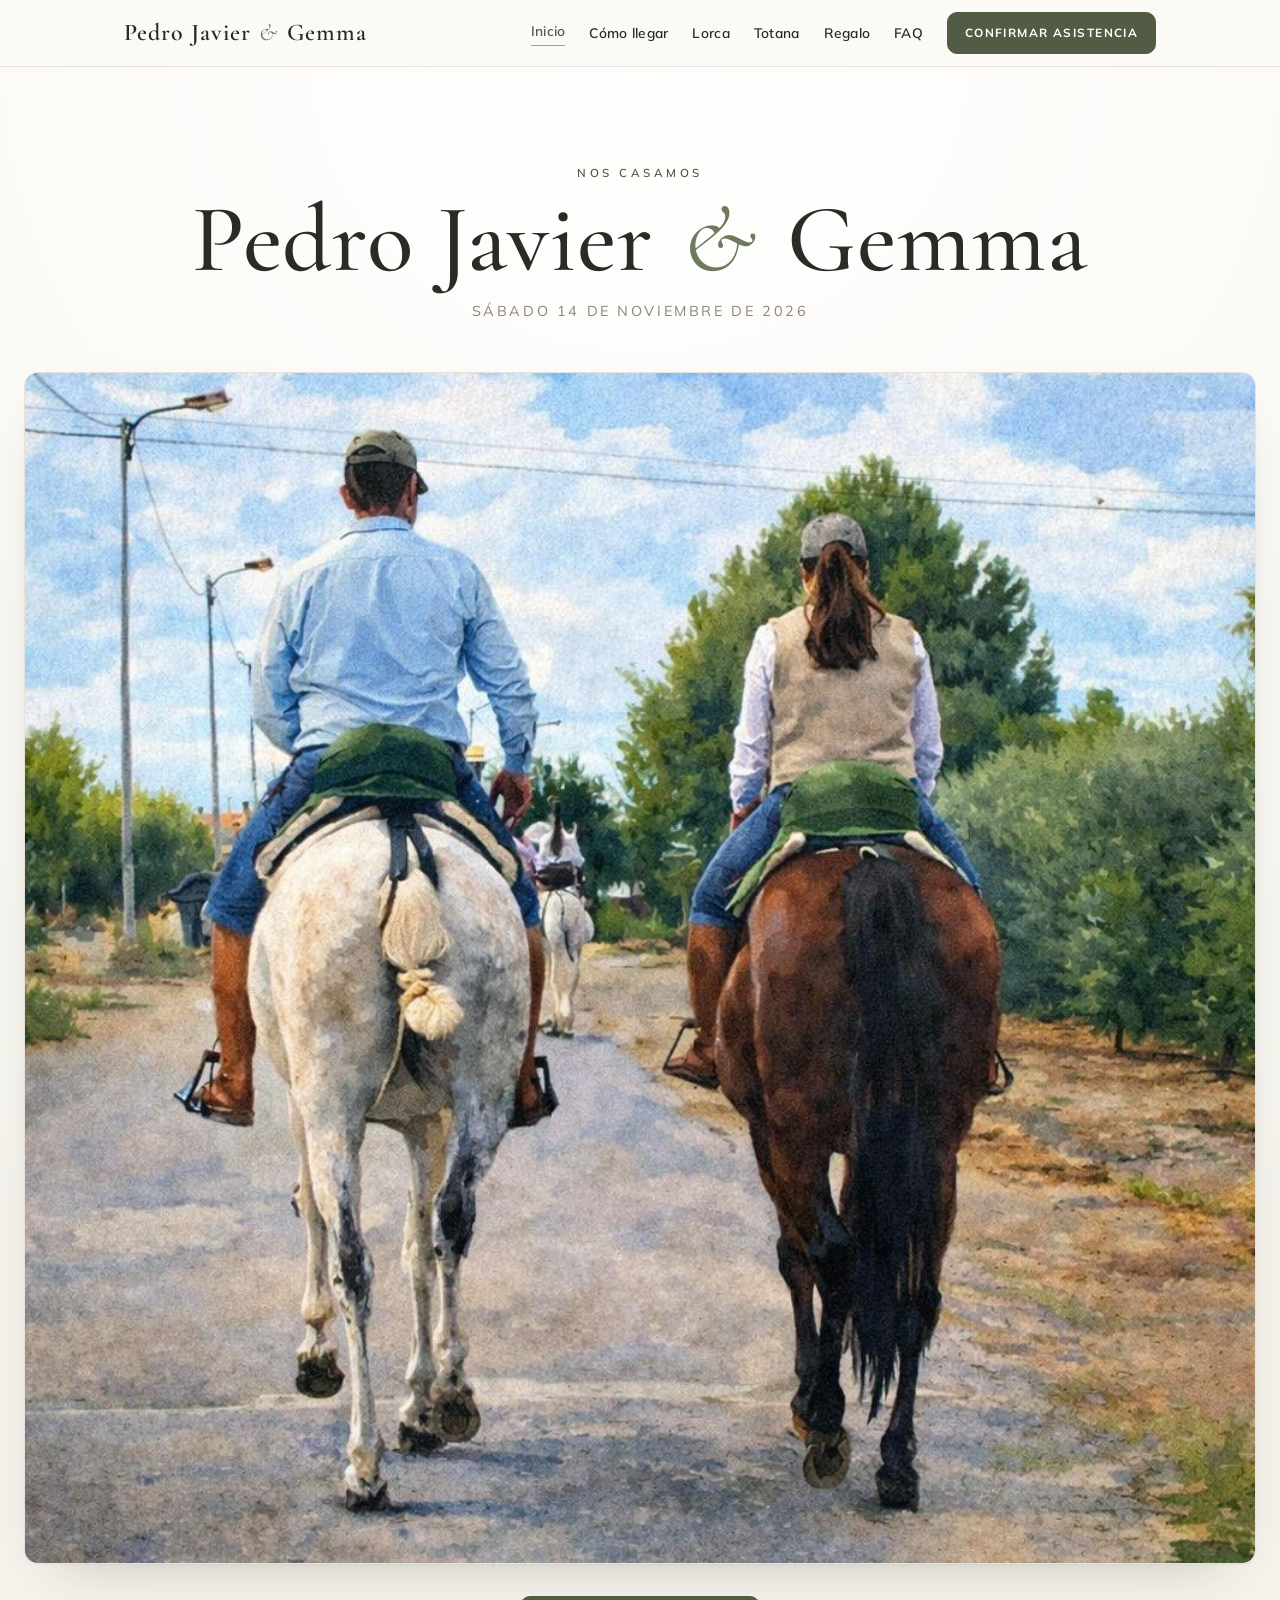
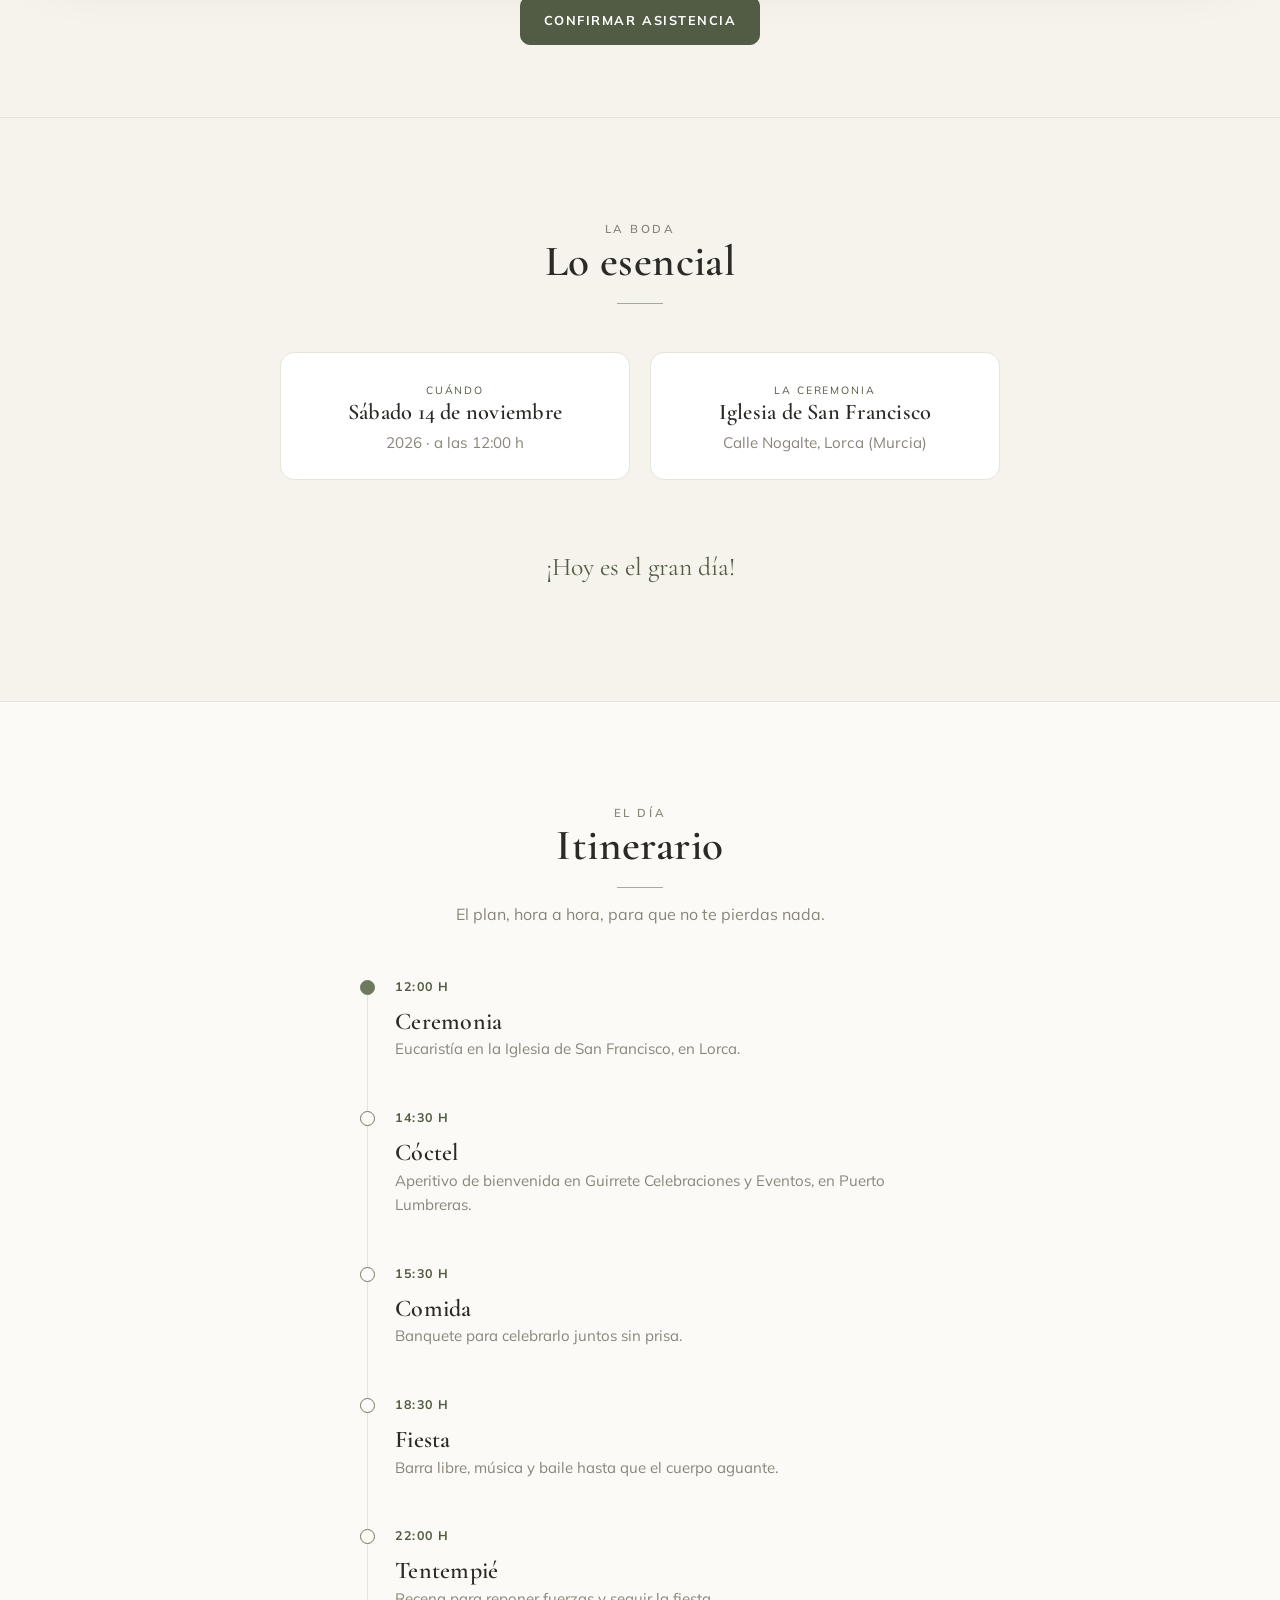
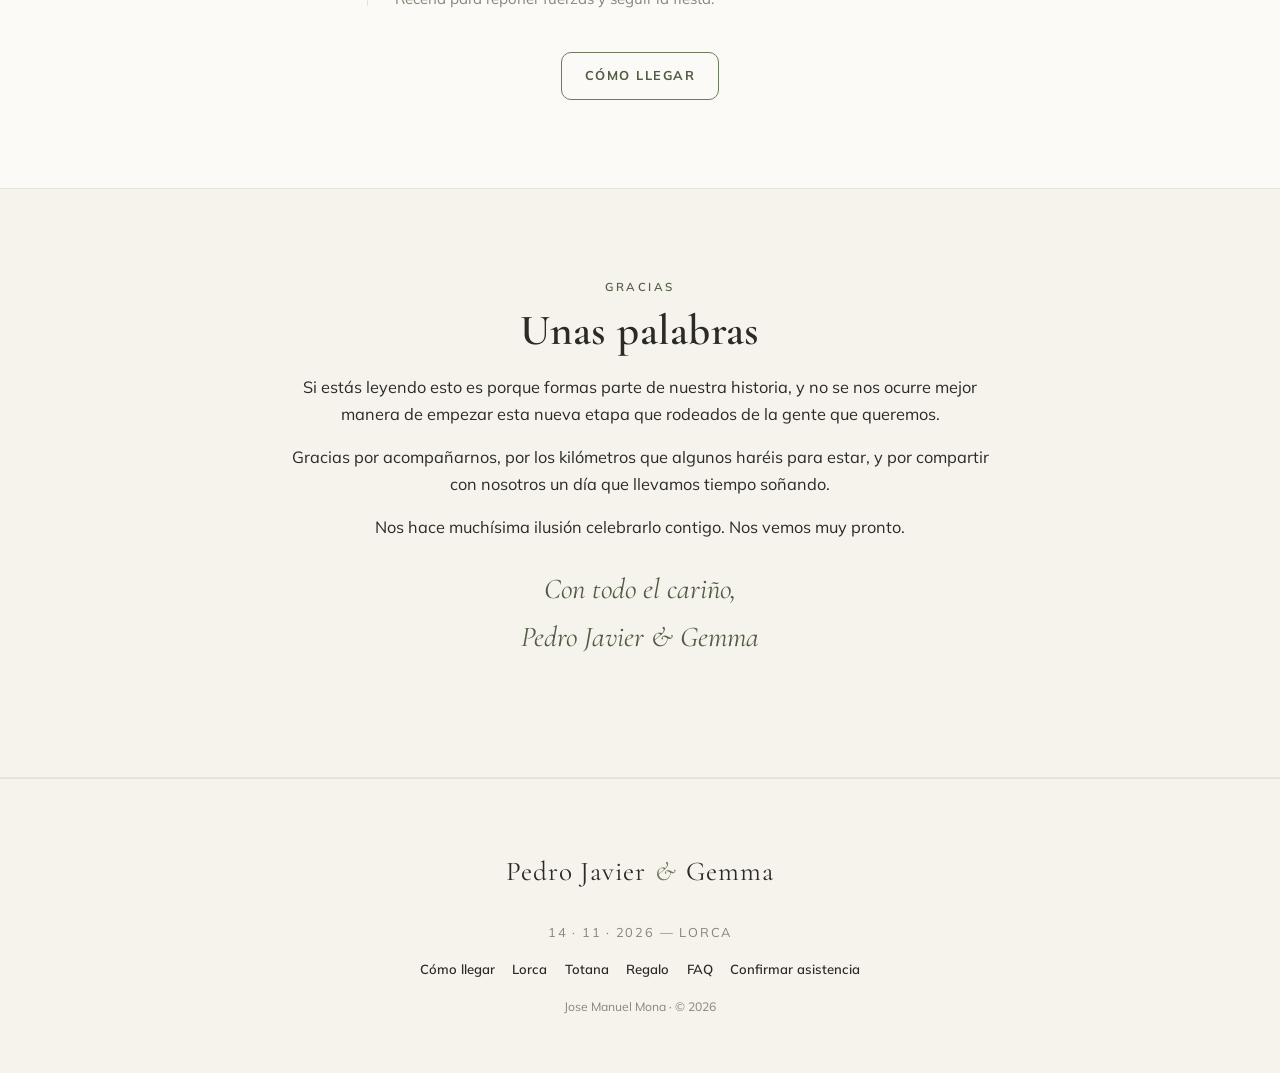
==== index.html @ 31965a8e "first commit" ====
<!DOCTYPE html>
<html lang="es">
<head>
  <meta charset="UTF-8" />
  <meta name="viewport" content="width=device-width, initial-scale=1.0" />
  <title>Enlace de Pedro Javier &amp; Gemma</title>
  <meta name="description" content="Nos casamos. Toda la información de nuestra boda: fecha, lugar, itinerario y confirmación de asistencia." />
  <link rel="icon" type="image/svg+xml" href="img/favicon.svg" />
  <link rel="preconnect" href="https://fonts.googleapis.com">
  <link rel="preconnect" href="https://fonts.gstatic.com" crossorigin>
  <link href="https://fonts.googleapis.com/css2?family=Cormorant+Garamond:ital,wght@0,400;0,500;0,600;1,400&family=Mulish:wght@300;400;500;600;700&display=swap" rel="stylesheet">
  <link rel="stylesheet" href="css/estilos.css" />
</head>
<body>

  <!-- ===== NAV ===== -->
  <header class="nav">
    <div class="nav__inner container">
      <a class="nav__brand" href="index.html">Pedro Javier <span class="amp">&amp;</span> Gemma</a>
      <button class="nav__toggle" id="navToggle" aria-label="Abrir menú" aria-expanded="false">
        <span></span><span></span><span></span>
      </button>
      <nav class="nav__menu" id="navMenu" aria-label="Principal">
        <a href="index.html" class="is-active">Inicio</a>
        <a href="como-llegar.html">Cómo llegar</a>
        <a href="lorca.html">Lorca</a>
        <a href="totana.html">Totana</a>
        <a href="regalo.html">Regalo</a>
        <a href="faq.html">FAQ</a>
        <a class="btn btn--sm" href="confirmar-asistencia.html">Confirmar asistencia</a>
      </nav>
    </div>
  </header>

  <!-- ===== PORTADA ===== -->
  <section class="hero">
    <p class="eyebrow hero__eyebrow">Nos casamos</p>
    <h1 class="hero__names">Pedro Javier <span class="amp">&amp;</span> Gemma</h1>
    <p class="hero__date">Sábado 14 de noviembre de 2026</p>
    <div class="hero__photo">
      <!-- Sustituye por vuestra foto: guarda img/novios.jpg y cambia el src -->
      <img src="img/novios.jpg" alt="Los novios" />
    </div>
    <div style="margin-top: 2rem;">
      <a class="btn" href="confirmar-asistencia.html">Confirmar asistencia</a>
    </div>
  </section>

  <!-- ===== INFORMACIÓN BÁSICA + CUENTA ATRÁS ===== -->
  <section class="section section--tint" id="la-boda">
    <div class="container">
      <div class="section__head">
        <p class="eyebrow">La boda</p>
        <h2>Lo esencial</h2>
        <hr class="rule center" />
      </div>

      <div class="keyinfo">
        <div class="kcard">
          <p class="k-eyebrow">Cuándo</p>
          <h3 class="serif">Sábado 14 de noviembre</h3>
          <p>2026 · a las 12:00 h</p>
        </div>
        <div class="kcard">
          <p class="k-eyebrow">La ceremonia</p>
          <h3 class="serif">Iglesia de San Francisco</h3>
          <p>Calle Nogalte, Lorca (Murcia)</p>
        </div>
      </div>

      <!-- Cuenta atrás · edita la fecha en data-date (formato AAAA-MM-DDTHH:MM:SS) -->
      <div id="countdown" class="countdown" data-date="2026-11-14T12:00:00" style="margin-top: 2.5rem;" aria-label="Cuenta atrás para la boda">
        <div class="cd__cell"><div class="cd__num" data-unit="dias">––</div><div class="cd__lbl">Días</div></div>
        <span class="cd__sep">·</span>
        <div class="cd__cell"><div class="cd__num" data-unit="horas">––</div><div class="cd__lbl">Horas</div></div>
        <span class="cd__sep">·</span>
        <div class="cd__cell"><div class="cd__num" data-unit="min">––</div><div class="cd__lbl">Minutos</div></div>
        <span class="cd__sep">·</span>
        <div class="cd__cell"><div class="cd__num" data-unit="seg">––</div><div class="cd__lbl">Segundos</div></div>
      </div>
    </div>
  </section>

  <!-- ===== ITINERARIO ===== -->
  <section class="section" id="itinerario">
    <div class="container">
      <div class="section__head">
        <p class="eyebrow">El día</p>
        <h2>Itinerario</h2>
        <hr class="rule center" />
        <p>El plan, hora a hora, para que no te pierdas nada.</p>
      </div>

      <div class="timeline">
        <div class="tl__item tl__item--tint">
          <p class="tl__time">12:00 h</p>
          <h3 class="tl__title">Ceremonia</h3>
          <p class="tl__desc">Eucaristía en la Iglesia de San Francisco, en Lorca.</p>
        </div>
        <div class="tl__item">
          <p class="tl__time">14:30 h</p>
          <h3 class="tl__title">Cóctel</h3>
          <p class="tl__desc">Aperitivo de bienvenida en Guirrete Celebraciones y Eventos, en Puerto Lumbreras.</p>
        </div>
        <div class="tl__item">
          <p class="tl__time">15:30 h</p>
          <h3 class="tl__title">Comida</h3>
          <p class="tl__desc">Banquete para celebrarlo juntos sin prisa.</p>
        </div>
        <div class="tl__item">
          <p class="tl__time">18:30 h</p>
          <h3 class="tl__title">Fiesta</h3>
          <p class="tl__desc">Barra libre, música y baile hasta que el cuerpo aguante.</p>
        </div>
        <div class="tl__item">
          <p class="tl__time">22:00 h</p>
          <h3 class="tl__title">Tentempié</h3>
          <p class="tl__desc">Recena para reponer fuerzas y seguir la fiesta.</p>
        </div>
      </div>

      <div style="text-align:center; margin-top: 2.5rem;">
        <a class="btn btn--outline" href="como-llegar.html">Cómo llegar</a>
      </div>
    </div>
  </section>

  <!-- ===== AGRADECIMIENTO ===== -->
  <section class="section section--tint">
    <div class="container">
      <div class="thanks lead">
        <p class="eyebrow" style="text-align:center;">Gracias</p>
        <h2 class="serif" style="font-size: clamp(1.9rem,5vw,2.7rem); text-align:center; margin-bottom: 1.2rem;">Unas palabras</h2>
        <p>Si estás leyendo esto es porque formas parte de nuestra historia, y no se nos ocurre mejor manera de empezar esta nueva etapa que rodeados de la gente que queremos. </p>
        <p>Gracias por acompañarnos, por los kilómetros que algunos haréis para estar, y por compartir con nosotros un día que llevamos tiempo soñando.</p>
        <p>Nos hace muchísima ilusión celebrarlo contigo. Nos vemos muy pronto.</p>
        <p class="signature">Con todo el cariño,<br />Pedro Javier &amp; Gemma</p>
      </div>
    </div>
  </section>

  <!-- ===== PIE ===== -->
  <footer class="footer">
    <div class="container">
      <p class="fbrand">Pedro Javier <span class="amp">&amp;</span> Gemma</p>
      <p class="fdate">14 · 11 · 2026 — Lorca</p>
      <nav class="flinks" aria-label="Pie">
        <a href="como-llegar.html">Cómo llegar</a>
        <a href="lorca.html">Lorca</a>
        <a href="totana.html">Totana</a>
        <a href="regalo.html">Regalo</a>
        <a href="faq.html">FAQ</a>
        <a href="confirmar-asistencia.html">Confirmar asistencia</a>
      </nav>
      <p class="fnote">Jose Manuel Mona · &copy; <span data-year>2026</span></p>
    </div>
  </footer>

  <script src="js/main.js"></script>
</body>
</html>
---- css/estilos.css ----
/* =========================================================
   PJ & G · Hoja de estilos compartida
   Diseño minimalista. Paleta oliva/salvia + papel cálido.
   ========================================================= */

:root {
  --paper:      #FBFAF6;
  --paper-2:    #F5F3EC;
  --card:       #FFFFFF;
  --ink:        #2B2A26;
  --muted:      #8A857B;
  --line:       #E7E3D9;
  --line-soft:  #F0ECE3;
  --accent:     #6E7A5E;   /* oliva/salvia */
  --accent-ink: #525C44;   /* oliva oscuro (texto/botones) */
  --accent-soft:#EEF1E8;
  --error:      #A4533F;
  --radius:     14px;
  --maxw:       1080px;
  --maxw-text:  720px;
  --nav-h:      66px;
}

*, *::before, *::after { box-sizing: border-box; }

html { -webkit-text-size-adjust: 100%; scroll-behavior: smooth; scroll-padding-top: var(--nav-h); }
@media (prefers-reduced-motion: reduce) { html { scroll-behavior: auto; } }

body {
  margin: 0;
  background: var(--paper);
  color: var(--ink);
  font-family: "Mulish", -apple-system, BlinkMacSystemFont, "Segoe UI", sans-serif;
  font-size: 16px;
  line-height: 1.65;
  -webkit-font-smoothing: antialiased;
  text-rendering: optimizeLegibility;
}

img { max-width: 100%; display: block; }
a { color: var(--accent-ink); }

.container { width: 100%; max-width: var(--maxw); margin: 0 auto; padding: 0 1.5rem; }

/* ---------- Tipografía de apoyo ---------- */
.serif { font-family: "Cormorant Garamond", serif; }
.eyebrow {
  font-size: 0.72rem; font-weight: 600; letter-spacing: 0.22em;
  text-transform: uppercase; color: var(--accent-ink); margin: 0 0 0.7rem;
}
.amp { color: var(--accent); font-style: italic; font-weight: 400; padding: 0 0.08em; }
.rule { width: 46px; height: 1px; background: var(--accent); opacity: 0.6; border: 0; margin: 1.1rem 0 0; }
.rule.center { margin-left: auto; margin-right: auto; }

h1, h2, h3 { font-family: "Cormorant Garamond", serif; font-weight: 600; line-height: 1.1; margin: 0; letter-spacing: 0.01em; }

/* =========================================================
   NAVEGACIÓN
   ========================================================= */
.nav {
  position: sticky; top: 0; z-index: 50;
  background: rgba(251,250,246,0.88);
  backdrop-filter: saturate(140%) blur(8px);
  border-bottom: 1px solid var(--line);
}
.nav__inner { display: flex; align-items: center; justify-content: space-between; height: var(--nav-h); }
.nav__brand {
  font-family: "Cormorant Garamond", serif; font-weight: 600; font-size: clamp(1.1rem, 4.5vw, 1.5rem);
  letter-spacing: 0.04em; text-decoration: none; color: var(--ink);
}
.nav__menu { display: flex; align-items: center; gap: 1.5rem; }
.nav__menu a:not(.btn) {
  text-decoration: none; color: var(--ink); font-size: 0.86rem; font-weight: 600;
  letter-spacing: 0.02em; transition: color 0.16s ease; white-space: nowrap;
}
.nav__menu a:not(.btn):hover { color: var(--accent-ink); }
.nav__menu .btn { color: #fff; }
.nav__menu a:not(.btn).is-active { color: var(--accent-ink); }
.nav__menu a.is-active::after {
  content: ""; display: block; height: 1px; background: var(--accent);
  margin-top: 3px; opacity: 0.7;
}
.nav__toggle {
  display: none; flex-direction: column; gap: 5px; background: none; border: 0;
  cursor: pointer; padding: 8px;
}
.nav__toggle span { width: 22px; height: 1.6px; background: var(--ink); transition: 0.2s ease; }

@media (max-width: 860px) {
  .nav__toggle { display: flex; }
  .nav__menu {
    position: absolute; top: var(--nav-h); left: 0; right: 0;
    flex-direction: column; align-items: flex-start; gap: 0;
    background: var(--paper); border-bottom: 1px solid var(--line);
    padding: 0.5rem 1.5rem 1.25rem;
    max-height: 0; overflow: hidden; opacity: 0; pointer-events: none;
    transition: max-height 0.28s ease, opacity 0.2s ease;
  }
  .nav__menu.open { max-height: 420px; opacity: 1; pointer-events: auto; }
  .nav__menu a { width: 100%; padding: 0.75rem 0; border-bottom: 1px solid var(--line-soft); font-size: 0.95rem; }
  .nav__menu a.is-active::after { display: none; }
  .nav__menu .btn { margin-top: 0.9rem; width: 100%; text-align: center; }
  .nav__toggle[aria-expanded="true"] span:nth-child(1) { transform: translateY(6.6px) rotate(45deg); }
  .nav__toggle[aria-expanded="true"] span:nth-child(2) { opacity: 0; }
  .nav__toggle[aria-expanded="true"] span:nth-child(3) { transform: translateY(-6.6px) rotate(-45deg); }
}

/* =========================================================
   BOTONES
   ========================================================= */
.btn {
  display: inline-block; font-family: inherit; font-size: 0.8rem; font-weight: 700;
  letter-spacing: 0.12em; text-transform: uppercase; text-decoration: none;
  color: #fff; background: var(--accent-ink); border: 1px solid var(--accent-ink);
  border-radius: 10px; padding: 0.8rem 1.4rem; cursor: pointer;
  transition: background 0.18s ease, transform 0.08s ease;
}
.btn:hover { background: #404a35; }
.btn:active { transform: translateY(1px); }
.btn:focus-visible { outline: 2px solid var(--accent-ink); outline-offset: 2px; }
.btn--sm { padding: 0.62rem 1.05rem; font-size: 0.74rem; }
.btn--outline { background: transparent; color: var(--accent-ink); border-color: var(--accent); }
.btn--outline:hover { background: var(--accent-soft); }

/* =========================================================
   HERO / PORTADA
   ========================================================= */
.hero {
  position: relative; text-align: center;
  padding: clamp(3rem, 9vw, 6rem) 1.5rem clamp(2.5rem, 7vw, 4.5rem);
  background:
    radial-gradient(120% 80% at 50% 0%, #fff 0%, var(--paper) 45%, var(--paper-2) 100%);
}
.hero__eyebrow { letter-spacing: 0.3em; }
.hero__names {
  font-family: "Cormorant Garamond", serif; font-weight: 500;
  font-size: clamp(3rem, 13vw, 6rem); line-height: 0.98; margin: 0.4rem 0 0.2rem;
}
.hero__date {
  font-size: 0.9rem; letter-spacing: 0.18em; text-transform: uppercase;
  color: var(--muted); margin-top: 0.8rem;
}
.hero__photo {
  margin: clamp(2rem, 5vw, 3rem) auto 0; width: 100%;
  border-radius: var(--radius); overflow: hidden; border: 1px solid var(--line);
  box-shadow: 0 1px 2px rgba(43,42,38,0.04), 0 24px 60px -36px rgba(43,42,38,0.35);
  background: var(--paper-2);
}
.hero__photo img { width: 100%; height: auto; display: block; }

/* =========================================================
   SECCIONES
   ========================================================= */
.section { padding: clamp(3rem, 8vw, 5.5rem) 0; }
.section--tint { background: var(--paper-2); border-top: 1px solid var(--line); border-bottom: 1px solid var(--line); }
.section__head { text-align: center; max-width: var(--maxw-text); margin: 0 auto clamp(2rem, 5vw, 3rem); }
.section__head h2 { font-size: clamp(1.9rem, 5vw, 2.7rem); }
.section__head p { color: var(--muted); margin: 0.8rem auto 0; max-width: 52ch; }
.section__head .rule { margin-top: 1.1rem; }

.lead { max-width: var(--maxw-text); margin: 0 auto; color: var(--ink); font-size: 1.02rem; }
.muted { color: var(--muted); }

/* =========================================================
   CUENTA ATRÁS
   ========================================================= */
.countdown { display: flex; justify-content: center; gap: clamp(0.6rem, 3vw, 1.8rem); flex-wrap: wrap; }
.cd__cell { min-width: 76px; text-align: center; }
.cd__num {
  font-family: "Cormorant Garamond", serif; font-weight: 600;
  font-size: clamp(2.2rem, 7vw, 3.4rem); line-height: 1; color: var(--ink);
  font-variant-numeric: tabular-nums;
}
.cd__lbl { font-size: 0.66rem; letter-spacing: 0.18em; text-transform: uppercase; color: var(--muted); margin-top: 0.4rem; }
.cd__sep { font-family: "Cormorant Garamond", serif; font-size: 2.4rem; color: var(--line); align-self: flex-start; }
.countdown--done { font-family: "Cormorant Garamond", serif; font-size: 1.6rem; color: var(--accent-ink); }

/* =========================================================
   INFO CLAVE (fecha / lugar)
   ========================================================= */
.keyinfo { display: grid; grid-template-columns: repeat(2, 1fr); gap: 1.25rem; max-width: var(--maxw-text); margin: 0 auto; }
.keyinfo .kcard {
  background: var(--card); border: 1px solid var(--line); border-radius: var(--radius);
  padding: 1.5rem; text-align: center;
}
.keyinfo .kcard h3 { font-size: 1.4rem; margin-bottom: 0.25rem; }
.keyinfo .kcard .k-eyebrow { font-size: 0.66rem; letter-spacing: 0.18em; text-transform: uppercase; color: var(--accent-ink); }
.keyinfo .kcard p { margin: 0.35rem 0 0; color: var(--muted); font-size: 0.95rem; }
@media (max-width: 560px) { .keyinfo { grid-template-columns: 1fr; } }

/* =========================================================
   ITINERARIO (timeline)
   ========================================================= */
.timeline { max-width: 560px; margin: 0 auto; position: relative; padding-left: 2.2rem; }
.timeline::before {
  content: ""; position: absolute; left: 7px; top: 6px; bottom: 6px;
  width: 1px; background: var(--line);
}
.tl__item { position: relative; padding: 0 0 2rem; }
.tl__item:last-child { padding-bottom: 0; }
.tl__item::before {
  content: ""; position: absolute; left: -2.2rem; top: 4px; width: 15px; height: 15px;
  border-radius: 50%; background: var(--paper); border: 1.5px solid var(--accent);
}
.tl__item--tint::before { background: var(--accent); }
.tl__time { font-size: 0.78rem; letter-spacing: 0.12em; text-transform: uppercase; color: var(--accent-ink); font-weight: 700; }
.tl__title { font-family: "Cormorant Garamond", serif; font-size: clamp(1.25rem, 4vw, 1.5rem); font-weight: 600; margin: 0.1rem 0 0.15rem; }
.tl__desc { color: var(--muted); font-size: 0.94rem; margin: 0; }
@media (max-width: 560px) { .section--tint .timeline, .timeline { padding-left: 1.9rem; } .tl__item::before { left: -1.9rem; } }

/* =========================================================
   TARJETAS (lugares / alojamiento)
   ========================================================= */
.grid { display: grid; gap: 1.25rem; grid-template-columns: repeat(auto-fit, minmax(250px, 1fr)); }
.card {
  background: var(--card); border: 1px solid var(--line); border-radius: var(--radius);
  padding: 1.5rem; transition: border-color 0.18s ease, transform 0.18s ease, box-shadow 0.18s ease;
}
.card:hover { border-color: #d8d2c5; transform: translateY(-2px); box-shadow: 0 18px 40px -28px rgba(43,42,38,0.4); }
.card h3 { font-size: 1.45rem; margin-bottom: 0.4rem; }
.card .tag { font-size: 0.66rem; letter-spacing: 0.16em; text-transform: uppercase; color: var(--accent-ink); display: inline-block; margin-bottom: 0.6rem; }
.card p { margin: 0 0 0.9rem; color: var(--muted); font-size: 0.94rem; }
.card a.link { font-size: 0.82rem; font-weight: 700; letter-spacing: 0.04em; text-decoration: none; color: var(--accent-ink); }
.card a.link:hover { text-decoration: underline; }
.subhead { font-family: "Cormorant Garamond", serif; font-size: clamp(1.4rem, 4.5vw, 1.7rem); text-align: center; margin: 2.5rem 0 1.25rem; }

/* =========================================================
   CÓMO LLEGAR
   ========================================================= */
.places { display: grid; gap: 1.5rem; grid-template-columns: 1fr 1fr; max-width: 900px; margin: 0 auto; }
@media (max-width: 720px) { .places { grid-template-columns: 1fr; } }
.place {
  background: var(--card); border: 1px solid var(--line); border-radius: var(--radius); padding: 1.75rem;
}
.place h3 { font-size: 1.55rem; margin-bottom: 0.2rem; }
.place .addr { color: var(--muted); font-size: 0.92rem; margin: 0.3rem 0 1rem; }
.place ul { margin: 0 0 1.25rem; padding-left: 1.1rem; color: var(--muted); font-size: 0.94rem; }
.place ul li { margin-bottom: 0.4rem; }

/* =========================================================
   REGALO (cuadro de cuenta)
   ========================================================= */
.gift { max-width: var(--maxw-text); margin: 0 auto; text-align: center; }
.account {
  margin: 2rem auto 0; max-width: 460px; background: var(--card);
  border: 1px solid var(--line); border-radius: var(--radius); padding: 1.75rem;
}
.account .k-eyebrow { font-size: 0.66rem; letter-spacing: 0.18em; text-transform: uppercase; color: var(--accent-ink); }
.account .iban {
  font-family: "Cormorant Garamond", serif; font-size: clamp(1.3rem, 5vw, 1.7rem);
  letter-spacing: 0.04em; margin: 0.5rem 0 0.25rem; word-spacing: 0.15em;
}
.account .holder { color: var(--muted); font-size: 0.9rem; margin: 0 0 1.25rem; }
.copybtn {
  font-family: inherit; font-size: 0.74rem; font-weight: 700; letter-spacing: 0.1em;
  text-transform: uppercase; color: var(--accent-ink); background: var(--accent-soft);
  border: 1px solid var(--accent); border-radius: 9px; padding: 0.55rem 1rem; cursor: pointer;
  transition: background 0.16s ease;
}
.copybtn:hover { background: #e4e8da; }
.copybtn.copied { background: var(--accent); color: #fff; border-color: var(--accent); }

/* =========================================================
   FAQ (acordeón nativo)
   ========================================================= */
.faq { max-width: var(--maxw-text); margin: 0 auto; }
.faq details {
  border-bottom: 1px solid var(--line); padding: 0.4rem 0;
}
.faq summary {
  list-style: none; cursor: pointer; padding: 1.1rem 2.5rem 1.1rem 0; position: relative;
  font-family: "Cormorant Garamond", serif; font-size: clamp(1.15rem, 4vw, 1.4rem); font-weight: 600; color: var(--ink);
}
.faq summary::-webkit-details-marker { display: none; }
.faq summary::after {
  content: "+"; position: absolute; right: 0.2rem; top: 50%; transform: translateY(-50%);
  font-family: "Mulish", sans-serif; font-size: 1.4rem; color: var(--accent); transition: transform 0.2s ease;
}
.faq details[open] summary::after { content: "–"; }
.faq summary:focus-visible { outline: 2px solid var(--accent); outline-offset: 3px; border-radius: 4px; }
.faq .answer { padding: 0 0 1.2rem; color: var(--muted); font-size: 0.97rem; max-width: 60ch; }

/* =========================================================
   MENSAJE DE AGRADECIMIENTO
   ========================================================= */
.thanks { text-align: center; }
.thanks .signature {
  font-family: "Cormorant Garamond", serif; font-style: italic; font-size: clamp(1.5rem, 5vw, 1.8rem);
  color: var(--accent-ink); margin-top: 1.5rem;
}

/* =========================================================
   PIE
   ========================================================= */
.footer { background: var(--paper-2); border-top: 1px solid var(--line); padding: 2.75rem 0; text-align: center; }
.footer .fbrand { font-family: "Cormorant Garamond", serif; font-size: clamp(1.4rem, 4.5vw, 1.7rem); letter-spacing: 0.04em; }
.footer .fdate { color: var(--muted); font-size: 0.8rem; letter-spacing: 0.14em; text-transform: uppercase; margin: 0.4rem 0 1rem; }
.footer .flinks { display: flex; gap: 1.1rem; justify-content: center; flex-wrap: wrap; margin-bottom: 1rem; }
.footer .flinks a { color: var(--ink); text-decoration: none; font-size: 0.82rem; font-weight: 600; }
.footer .flinks a:hover { color: var(--accent-ink); }
.footer .fnote { color: var(--muted); font-size: 0.76rem; }

/* page top spacing helper */
.page-top { padding-top: clamp(2.5rem, 6vw, 4rem); }

/* =========================================================
   OPTIMIZACIONES TÁCTILES
   ========================================================= */
a, button, .opt, .faq summary, .copybtn { -webkit-tap-highlight-color: transparent; }
.btn, button, .opt, .faq summary, .copybtn { touch-action: manipulation; }

/* =========================================================
   MÓVIL PEQUEÑO (≤480px)
   ========================================================= */
@media (max-width: 480px) {
  .container { padding: 0 1rem; }
  .hero__date { letter-spacing: 0.08em; }
  .hero__eyebrow { letter-spacing: 0.18em; }
  .kcard { padding: 1.1rem; }
  .card { padding: 1.1rem; }
  .place { padding: 1.25rem; }
  .account { padding: 1.25rem; }
  .cd__cell { min-width: 60px; }
  .cd__sep { font-size: 1.8rem; }
  .footer .flinks { gap: 0.75rem; }
}

@media (prefers-reduced-motion: reduce) {
  * { animation: none !important; transition: none !important; }
}

/* =========================================================
   FORMULARIO DE ASISTENCIA  (compartido con rsvp.js)
   ========================================================= */
.form-wrap { max-width: 640px; margin: 0 auto; }
.card-form {
  background: var(--card); border: 1px solid var(--line); border-radius: var(--radius);
  padding: clamp(1.5rem, 5vw, 2.75rem);
  box-shadow: 0 1px 2px rgba(43,42,38,0.03), 0 12px 32px -20px rgba(43,42,38,0.18);
}
.card-form fieldset { border: 0; padding: 0; margin: 0 0 1.9rem; }
.card-form fieldset:last-of-type { margin-bottom: 0; }
.card-form legend, .group-label {
  font-family: "Cormorant Garamond", serif; font-size: 1.5rem; font-weight: 600;
  color: var(--ink); padding: 0; margin-bottom: 0.2rem;
}
.group-note { color: var(--muted); font-size: 0.86rem; margin: 0 0 1.1rem; }
.field { margin-bottom: 1.15rem; }
.field:last-child { margin-bottom: 0; }
label.lbl { display: block; font-size: 0.82rem; font-weight: 600; color: var(--ink); margin-bottom: 0.45rem; }
.req { color: var(--accent); font-weight: 700; }
.hint { display: block; font-weight: 400; font-size: 0.78rem; color: var(--muted); margin-top: 0.2rem; }

.card-form input[type="text"], .card-form input[type="tel"],
.card-form select, .card-form textarea {
  width: 100%; font-family: inherit; font-size: 1rem; color: var(--ink);
  background: #FCFBF8; border: 1px solid var(--line); border-radius: 9px;
  padding: 0.72rem 0.85rem; transition: border-color 0.18s ease, box-shadow 0.18s ease, background 0.18s ease;
  appearance: none;
}
.card-form textarea { resize: vertical; min-height: 92px; line-height: 1.55; }
.card-form select {
  background-image: url("data:image/svg+xml,%3Csvg xmlns='http://www.w3.org/2000/svg' width='12' height='8' viewBox='0 0 12 8'%3E%3Cpath d='M1 1l5 5 5-5' stroke='%238A857B' stroke-width='1.5' fill='none' stroke-linecap='round'/%3E%3C/svg%3E");
  background-repeat: no-repeat; background-position: right 0.95rem center; padding-right: 2.2rem; cursor: pointer;
}
.card-form input:focus, .card-form select:focus, .card-form textarea:focus {
  outline: none; border-color: var(--accent); background: #fff; box-shadow: 0 0 0 3px var(--accent-soft);
}

.options { display: grid; gap: 0.55rem; }
.options.row { grid-template-columns: 1fr 1fr; }
@media (max-width: 460px) { .options.row { grid-template-columns: 1fr; } }
.opt {
  position: relative; display: flex; align-items: center; gap: 0.65rem;
  border: 1px solid var(--line); border-radius: 10px; padding: 0.72rem 0.9rem;
  cursor: pointer; background: #FCFBF8; transition: border-color 0.16s ease, background 0.16s ease; font-size: 0.92rem;
}
.opt:hover { border-color: #d8d2c5; }
.opt input { position: absolute; opacity: 0; pointer-events: none; }
.opt .dot {
  flex: 0 0 auto; width: 17px; height: 17px; border: 1.5px solid #c8c2b4; border-radius: 50%;
  display: grid; place-items: center; transition: border-color 0.16s ease;
}
.opt .dot::after { content: ""; width: 8px; height: 8px; border-radius: 50%; background: var(--accent); transform: scale(0); transition: transform 0.16s ease; }
.opt input:checked ~ .dot { border-color: var(--accent); }
.opt input:checked ~ .dot::after { transform: scale(1); }
.opt:has(input:checked) { border-color: var(--accent); background: var(--accent-soft); }
.opt input:focus-visible ~ .dot { box-shadow: 0 0 0 3px var(--accent-soft); border-color: var(--accent); }

.opt .box {
  flex: 0 0 auto; width: 17px; height: 17px; border: 1.5px solid #c8c2b4; border-radius: 5px;
  display: grid; place-items: center; color: #fff; transition: border-color 0.16s ease, background 0.16s ease;
}
.opt .box svg { width: 11px; height: 11px; opacity: 0; transform: scale(0.6); transition: opacity 0.16s ease, transform 0.16s ease; }
.opt input:checked ~ .box { border-color: var(--accent); background: var(--accent); }
.opt input:checked ~ .box svg { opacity: 1; transform: scale(1); }
.opt input:focus-visible ~ .box { box-shadow: 0 0 0 3px var(--accent-soft); border-color: var(--accent); }

.conditional { overflow: hidden; }
.conditional[hidden] { display: none; }
.reveal { animation: fade 0.32s ease both; }
@keyframes fade { from { opacity: 0; transform: translateY(-4px); } to { opacity: 1; transform: translateY(0); } }
.divider { height: 1px; background: var(--line-soft); margin: 1.7rem 0; border: 0; }

.actions { margin-top: 2rem; }
button.submit {
  width: 100%; font-family: inherit; font-size: 0.86rem; font-weight: 700; letter-spacing: 0.12em;
  text-transform: uppercase; color: #fff; background: var(--accent-ink); border: 1px solid var(--accent-ink);
  border-radius: 10px; padding: 0.95rem 1rem; cursor: pointer; transition: background 0.18s ease, transform 0.08s ease;
}
button.submit:hover { background: #404a35; }
button.submit:active { transform: translateY(1px); }
button.submit:disabled { opacity: 0.6; cursor: progress; }
button.submit:focus-visible { outline: 2px solid var(--accent-ink); outline-offset: 2px; }

.form-error { display: none; color: var(--error); font-size: 0.86rem; margin-top: 0.9rem; text-align: center; }
.demo-note { display: none; color: var(--muted); font-size: 0.76rem; text-align: center; margin-top: 0.9rem; font-style: italic; }

.done { display: none; text-align: center; padding: 1rem 0; }
.done.show { display: block; animation: fade 0.4s ease both; }
.done .check {
  width: 56px; height: 56px; border-radius: 50%; border: 1.5px solid var(--accent);
  margin: 0 auto 1.4rem; display: grid; place-items: center; color: var(--accent);
}
.done h2 { font-size: 1.9rem; margin: 0 0 0.5rem; }
.done p { color: var(--muted); margin: 0 auto; max-width: 36ch; }
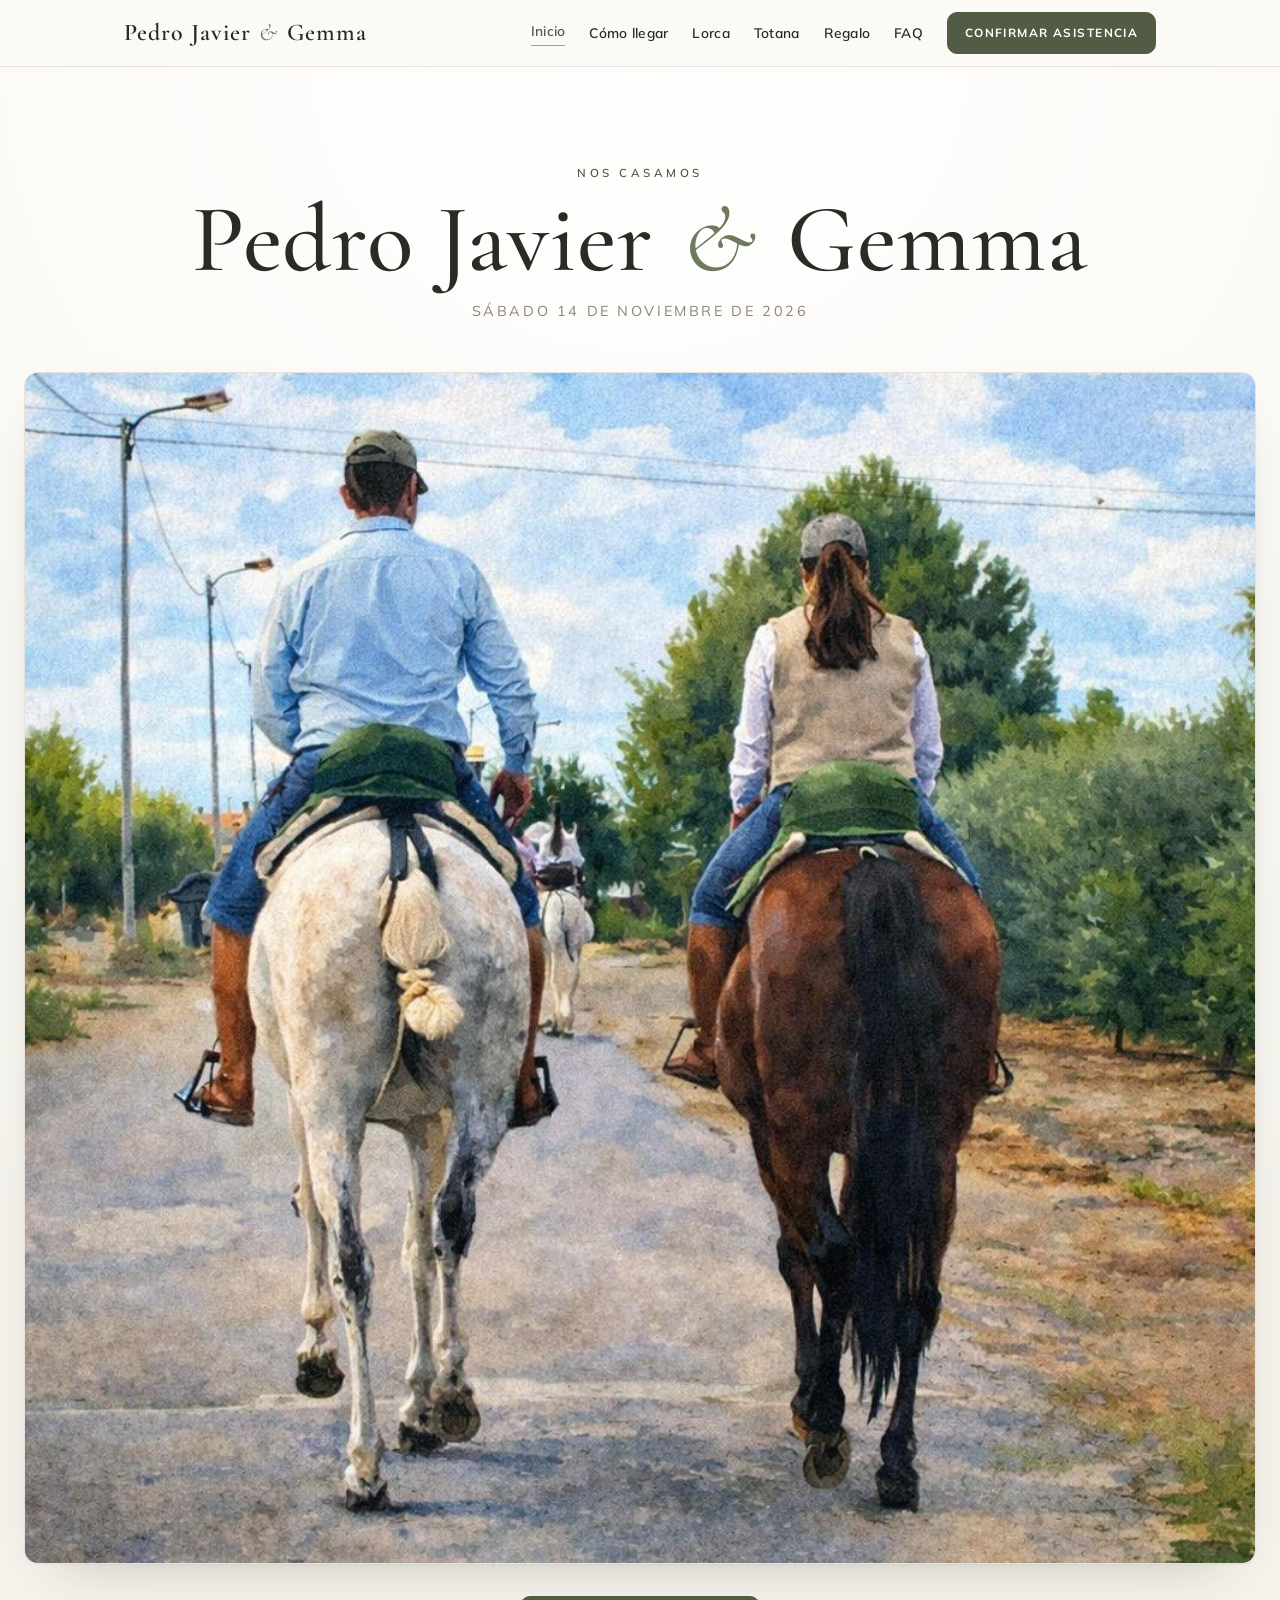
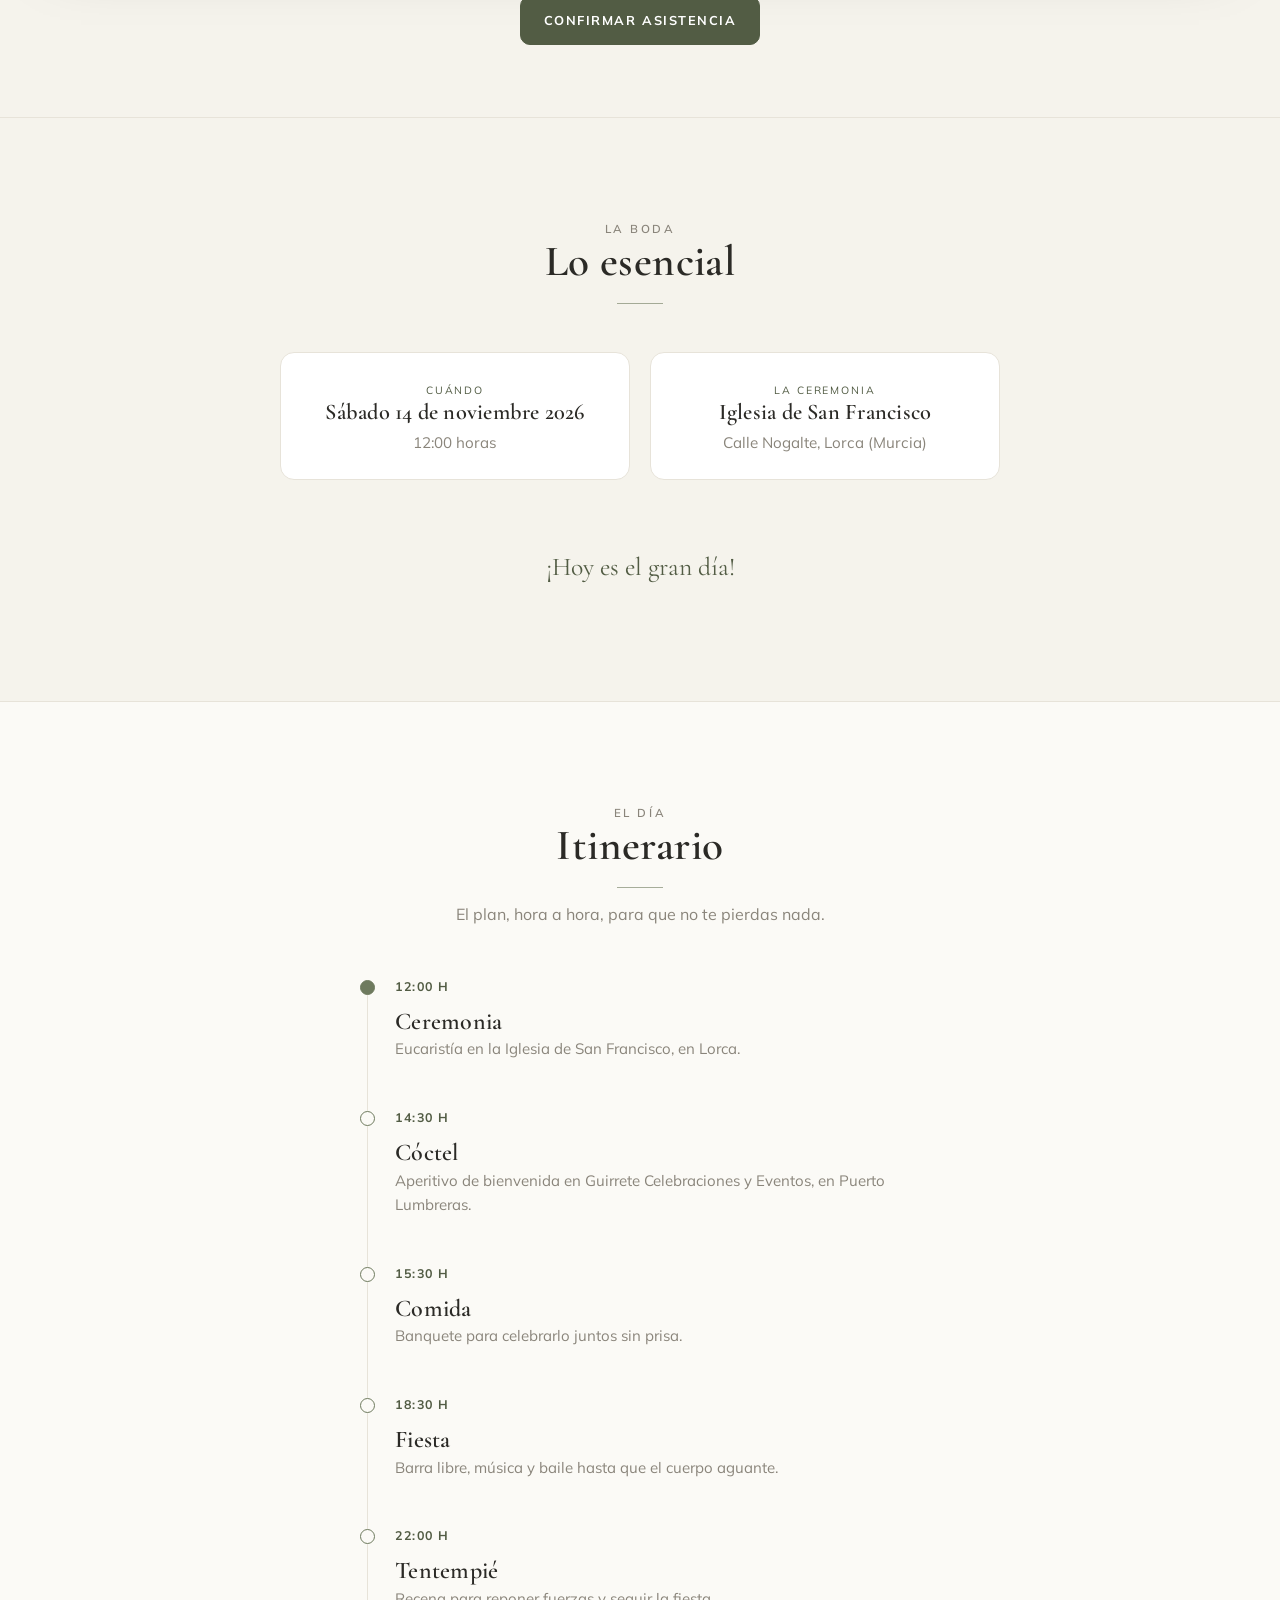
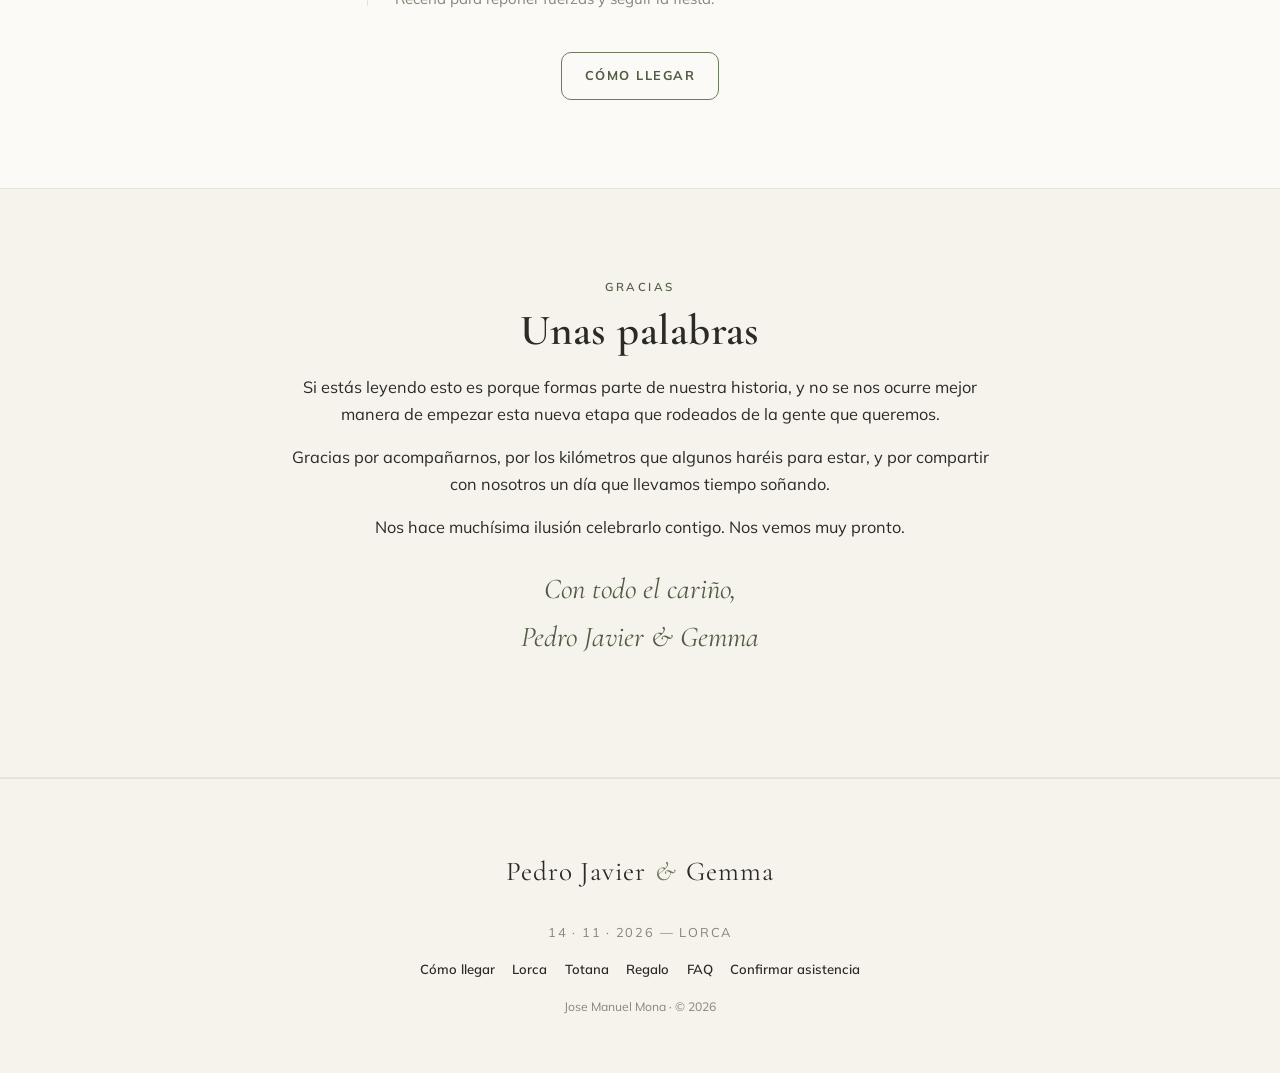
==== commit 4267454d: "Enhance RSVP form with allergy counters and update styling" ====
--- a/index.html
+++ b/index.html
@@ -58,8 +58,8 @@
       <div class="keyinfo">
         <div class="kcard">
           <p class="k-eyebrow">Cuándo</p>
-          <h3 class="serif">Sábado 14 de noviembre</h3>
-          <p>2026 · a las 12:00 h</p>
+          <h3 class="serif">Sábado 14 de noviembre 2026</h3>
+          <p>12:00 horas</p>
         </div>
         <div class="kcard">
           <p class="k-eyebrow">La ceremonia</p>
--- a/css/estilos.css
+++ b/css/estilos.css
@@ -424,3 +424,73 @@
 }
 .done h2 { font-size: 1.9rem; margin: 0 0 0.5rem; }
 .done p { color: var(--muted); margin: 0 auto; max-width: 36ch; }
+
+/* ---- Contadores por alergia/intolerancia ---- */
+.alergia-contadores {
+  margin-top: 0.75rem;
+  padding: 0.75rem 0.95rem 0.85rem;
+  background: var(--paper-2);
+  border: 1px solid var(--line);
+  border-radius: 10px;
+  display: grid;
+  gap: 0.5rem;
+  animation: fade 0.22s ease both;
+}
+.alergia-contadores-title {
+  font-size: 0.76rem;
+  color: var(--muted);
+  font-weight: 400;
+  margin: 0 0 0.2rem;
+}
+.alergia-qty-row {
+  display: flex;
+  align-items: center;
+  justify-content: space-between;
+  gap: 0.75rem;
+}
+.alergia-qty-label {
+  font-size: 0.88rem;
+  color: var(--ink);
+  flex: 1;
+  min-width: 0;
+}
+.qty-stepper {
+  display: flex;
+  align-items: center;
+  border: 1px solid var(--line);
+  border-radius: 8px;
+  overflow: hidden;
+  background: var(--card);
+  flex-shrink: 0;
+}
+.qty-btn {
+  width: 30px;
+  height: 30px;
+  background: none;
+  border: none;
+  color: var(--accent-ink);
+  font-size: 1.1rem;
+  line-height: 1;
+  cursor: pointer;
+  transition: background 0.14s ease;
+  display: grid;
+  place-items: center;
+  touch-action: manipulation;
+  -webkit-tap-highlight-color: transparent;
+  font-family: inherit;
+}
+.qty-btn:hover { background: var(--accent-soft); }
+.qty-btn:active { background: var(--line-soft); }
+.qty-btn:disabled { opacity: 0.35; cursor: default; }
+.qty-num {
+  min-width: 30px;
+  text-align: center;
+  font-size: 0.9rem;
+  font-weight: 700;
+  color: var(--ink);
+  border-left: 1px solid var(--line);
+  border-right: 1px solid var(--line);
+  padding: 0 0.3rem;
+  user-select: none;
+  line-height: 30px;
+}
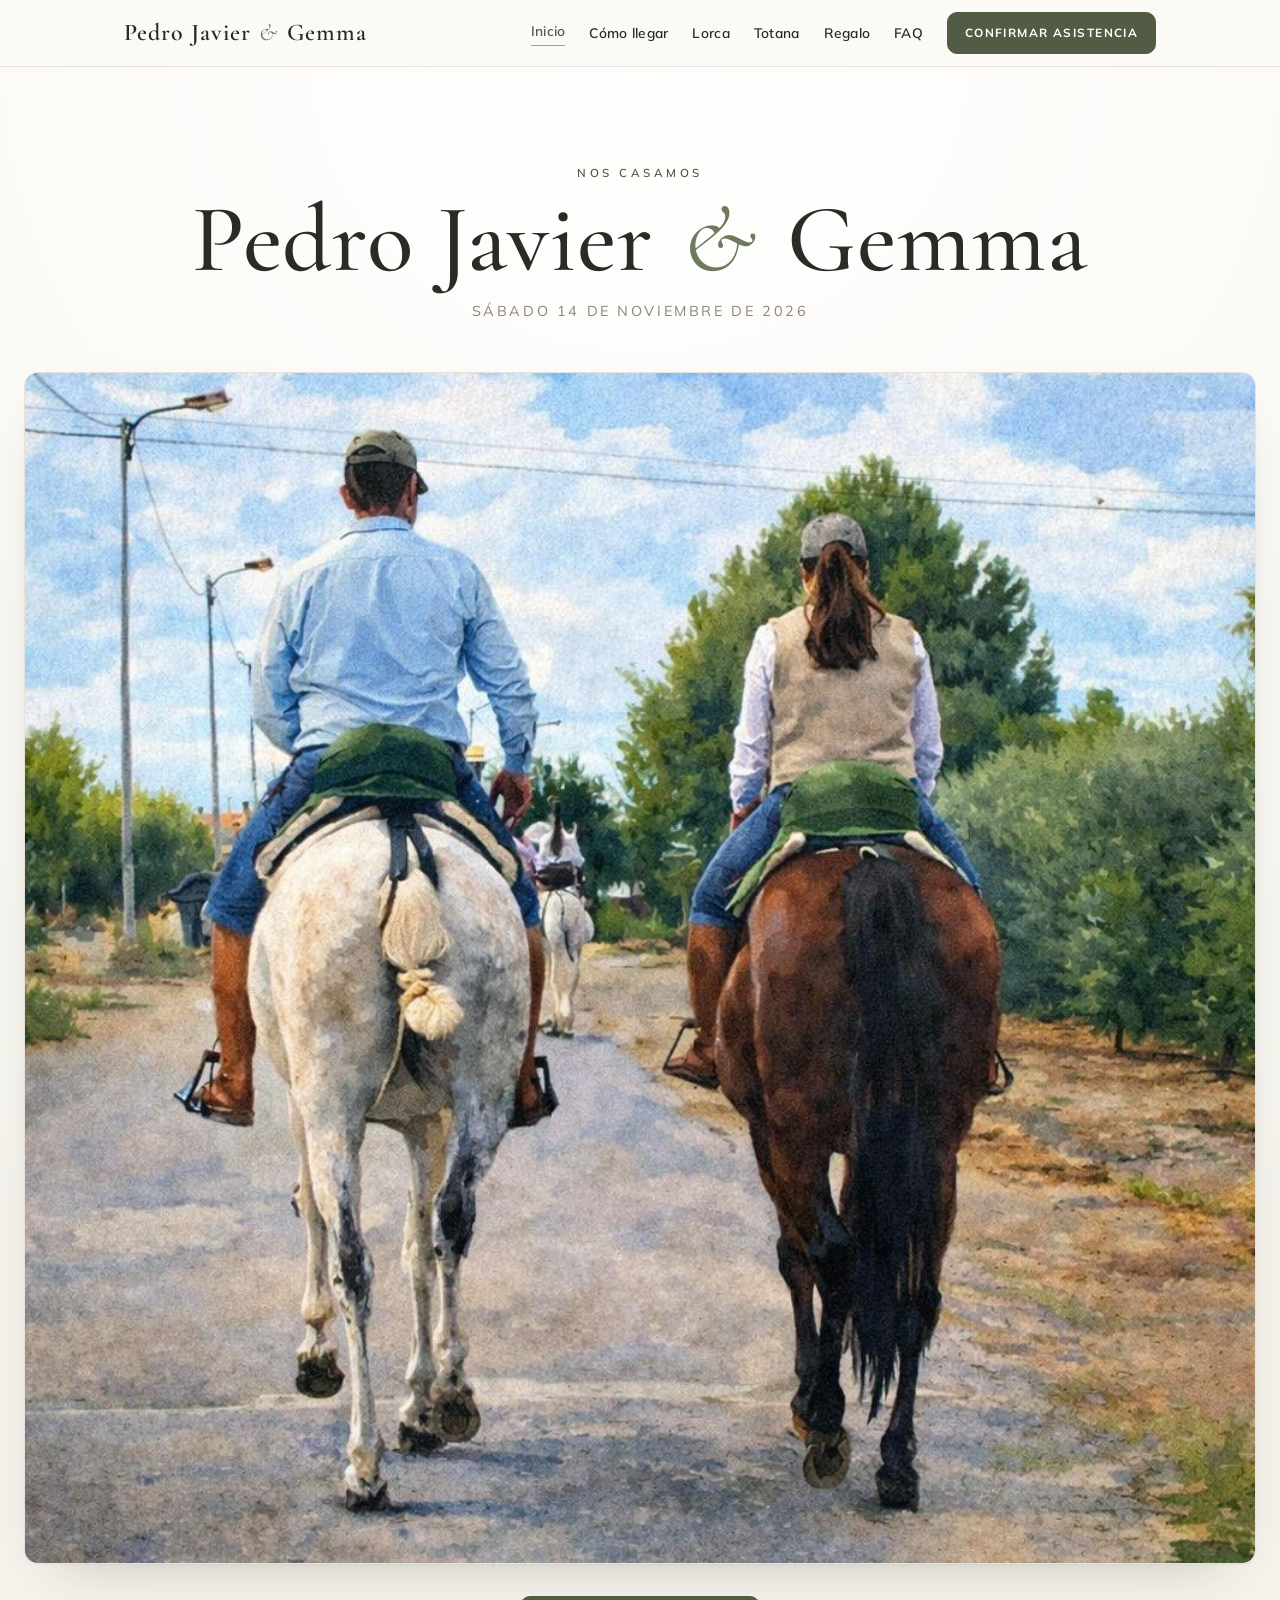
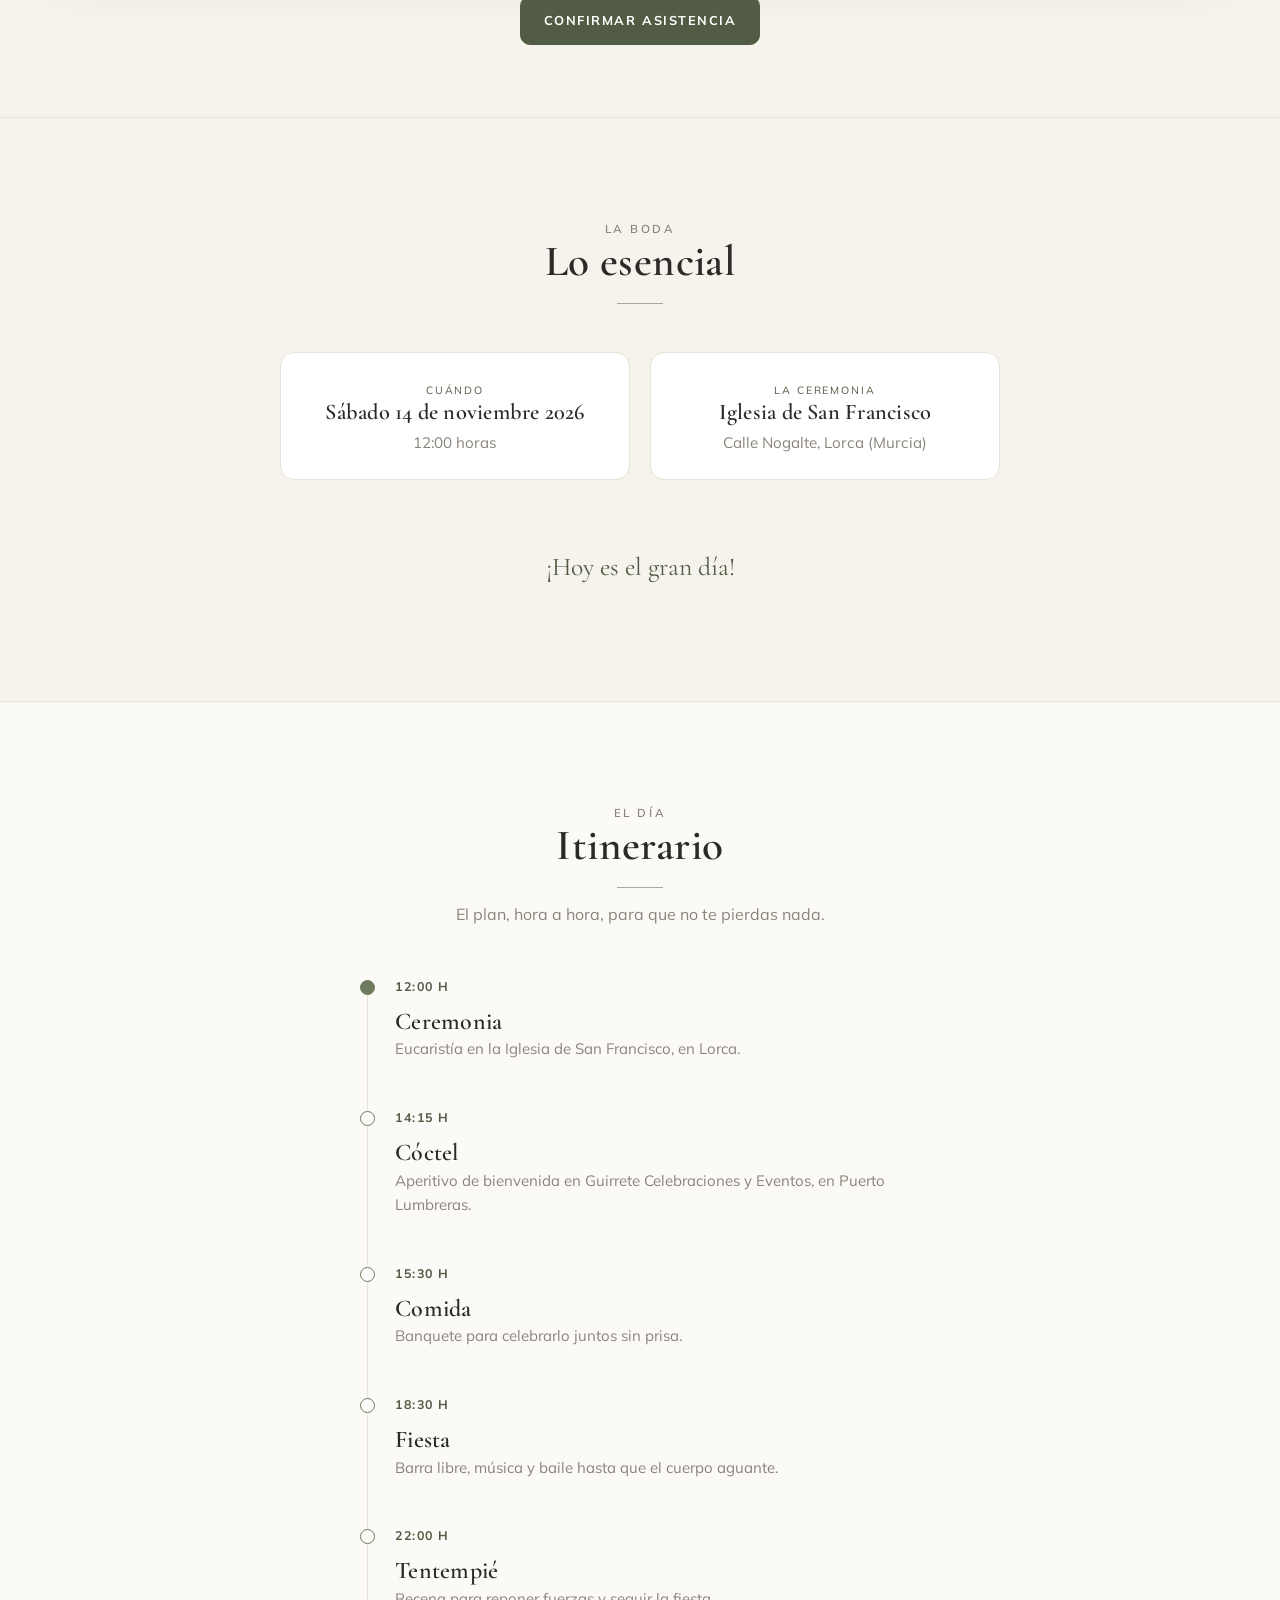
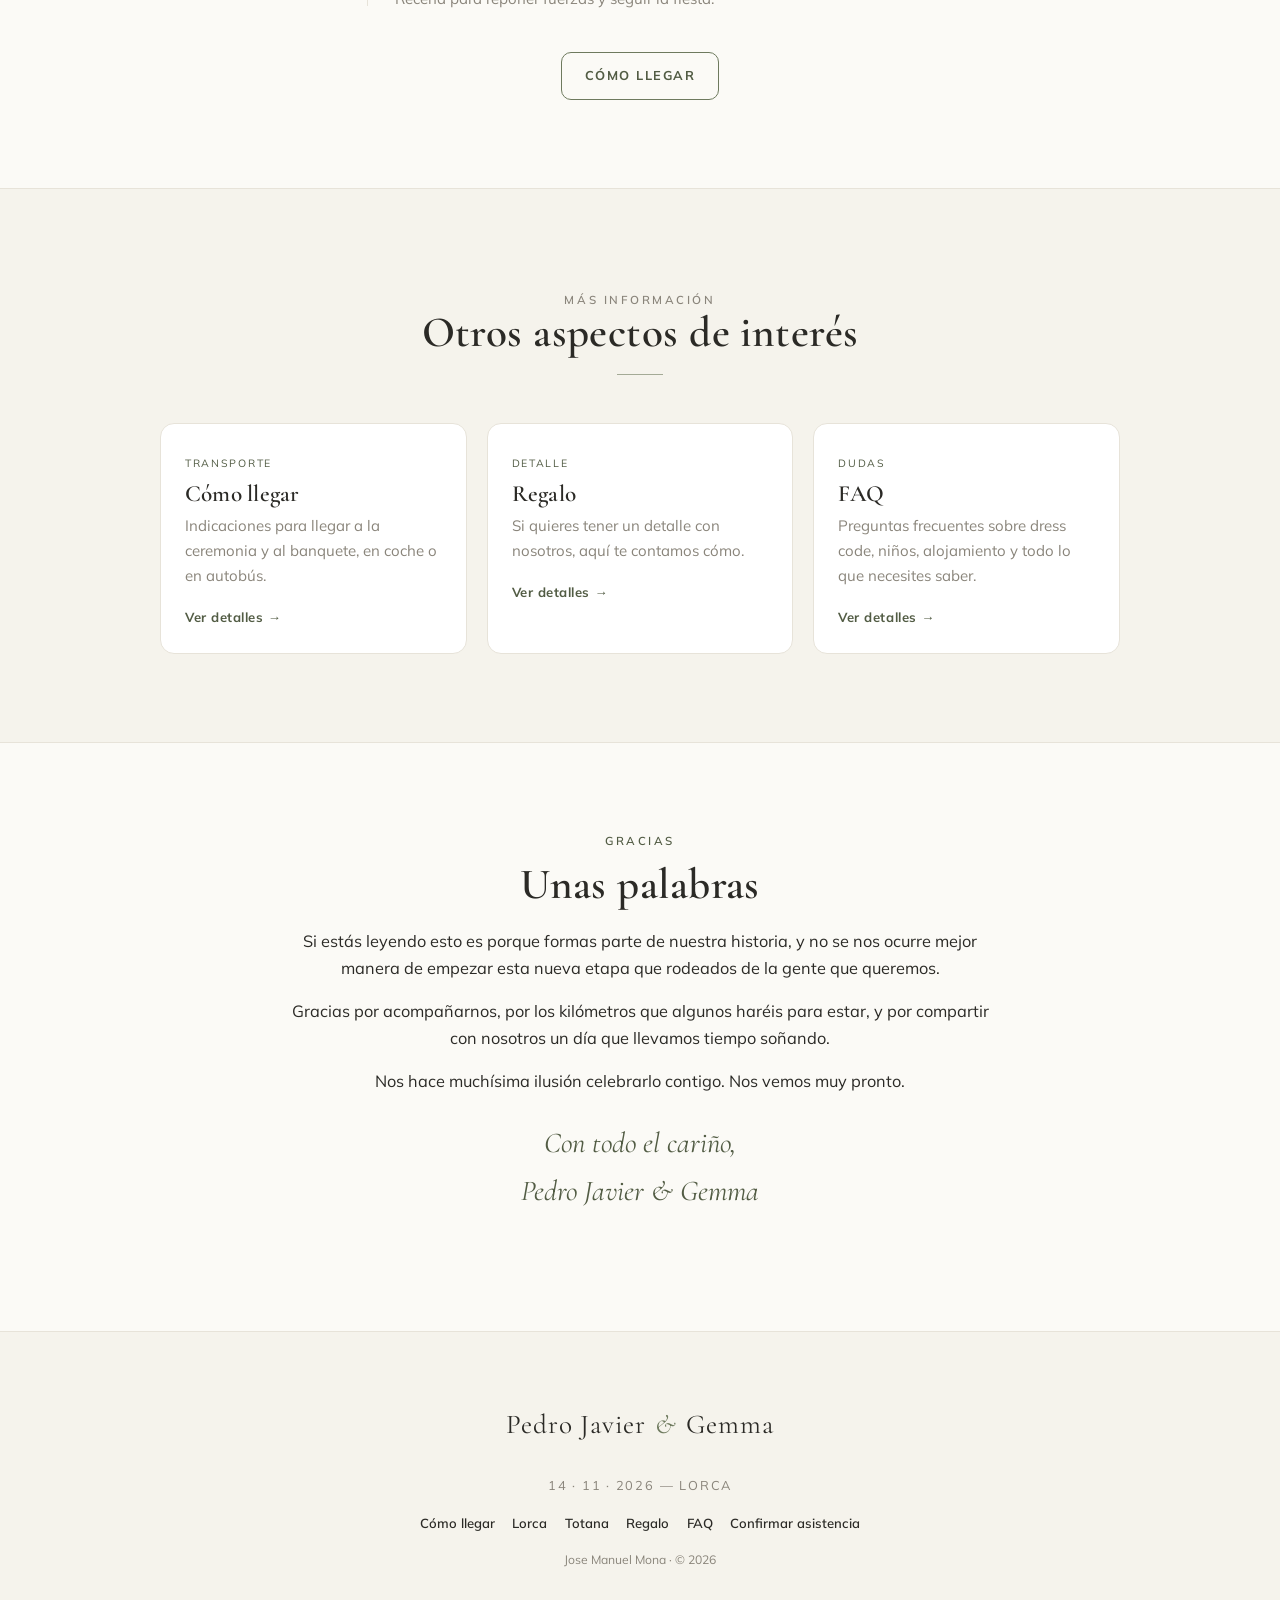
==== commit df500719: "Update event details and add additional information sections" ====
--- a/index.html
+++ b/index.html
@@ -98,7 +98,7 @@
           <p class="tl__desc">Eucaristía en la Iglesia de San Francisco, en Lorca.</p>
         </div>
         <div class="tl__item">
-          <p class="tl__time">14:30 h</p>
+          <p class="tl__time">14:15 h</p>
           <h3 class="tl__title">Cóctel</h3>
           <p class="tl__desc">Aperitivo de bienvenida en Guirrete Celebraciones y Eventos, en Puerto Lumbreras.</p>
         </div>
@@ -125,8 +125,40 @@
     </div>
   </section>
 
+  <!-- ===== OTROS ASPECTOS DE INTERÉS ===== -->
+  <section class="section section--tint" id="mas-info">
+    <div class="container">
+      <div class="section__head">
+        <p class="eyebrow">Más información</p>
+        <h2>Otros aspectos de interés</h2>
+        <hr class="rule center" />
+      </div>
+
+      <div class="grid grid--3">
+        <a href="como-llegar.html" class="card card--link">
+          <span class="tag">Transporte</span>
+          <h3 class="serif">Cómo llegar</h3>
+          <p>Indicaciones para llegar a la ceremonia y al banquete, en coche o en autobús.</p>
+          <span class="link">Ver detalles →</span>
+        </a>
+        <a href="regalo.html" class="card card--link">
+          <span class="tag">Detalle</span>
+          <h3 class="serif">Regalo</h3>
+          <p>Si quieres tener un detalle con nosotros, aquí te contamos cómo.</p>
+          <span class="link">Ver detalles →</span>
+        </a>
+        <a href="faq.html" class="card card--link">
+          <span class="tag">Dudas</span>
+          <h3 class="serif">FAQ</h3>
+          <p>Preguntas frecuentes sobre dress code, niños, alojamiento y todo lo que necesites saber.</p>
+          <span class="link">Ver detalles →</span>
+        </a>
+      </div>
+    </div>
+  </section>
+
   <!-- ===== AGRADECIMIENTO ===== -->
-  <section class="section section--tint">
+  <section class="section">
     <div class="container">
       <div class="thanks lead">
         <p class="eyebrow" style="text-align:center;">Gracias</p>
--- a/css/estilos.css
+++ b/css/estilos.css
@@ -220,8 +220,11 @@
 .card h3 { font-size: 1.45rem; margin-bottom: 0.4rem; }
 .card .tag { font-size: 0.66rem; letter-spacing: 0.16em; text-transform: uppercase; color: var(--accent-ink); display: inline-block; margin-bottom: 0.6rem; }
 .card p { margin: 0 0 0.9rem; color: var(--muted); font-size: 0.94rem; }
-.card a.link { font-size: 0.82rem; font-weight: 700; letter-spacing: 0.04em; text-decoration: none; color: var(--accent-ink); }
+.card a.link, .card span.link { font-size: 0.82rem; font-weight: 700; letter-spacing: 0.04em; text-decoration: none; color: var(--accent-ink); }
 .card a.link:hover { text-decoration: underline; }
+.card--link { display: block; text-decoration: none; color: inherit; cursor: pointer; }
+.card--link:hover span.link { text-decoration: underline; }
+.grid--3 { grid-template-columns: repeat(auto-fit, minmax(250px, 1fr)); max-width: 960px; margin-left: auto; margin-right: auto; }
 .subhead { font-family: "Cormorant Garamond", serif; font-size: clamp(1.4rem, 4.5vw, 1.7rem); text-align: center; margin: 2.5rem 0 1.25rem; }
 
 /* =========================================================
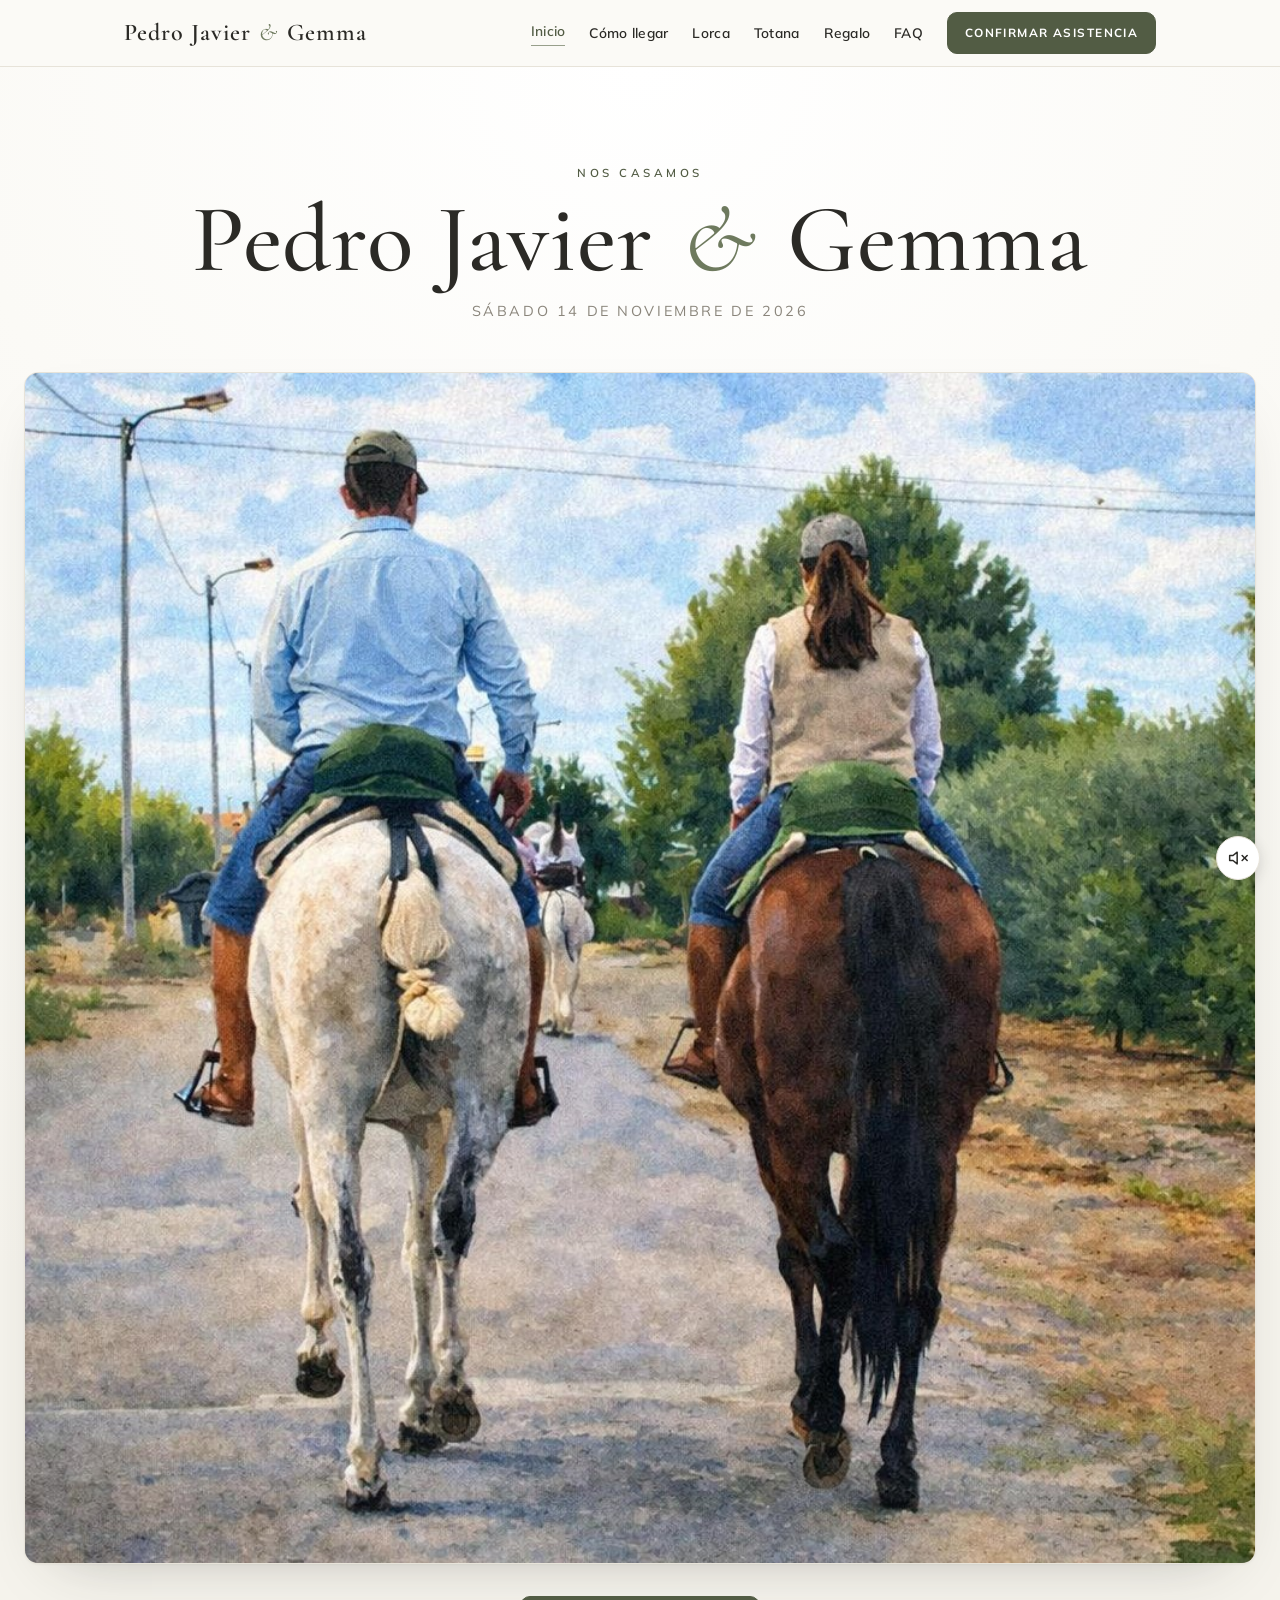
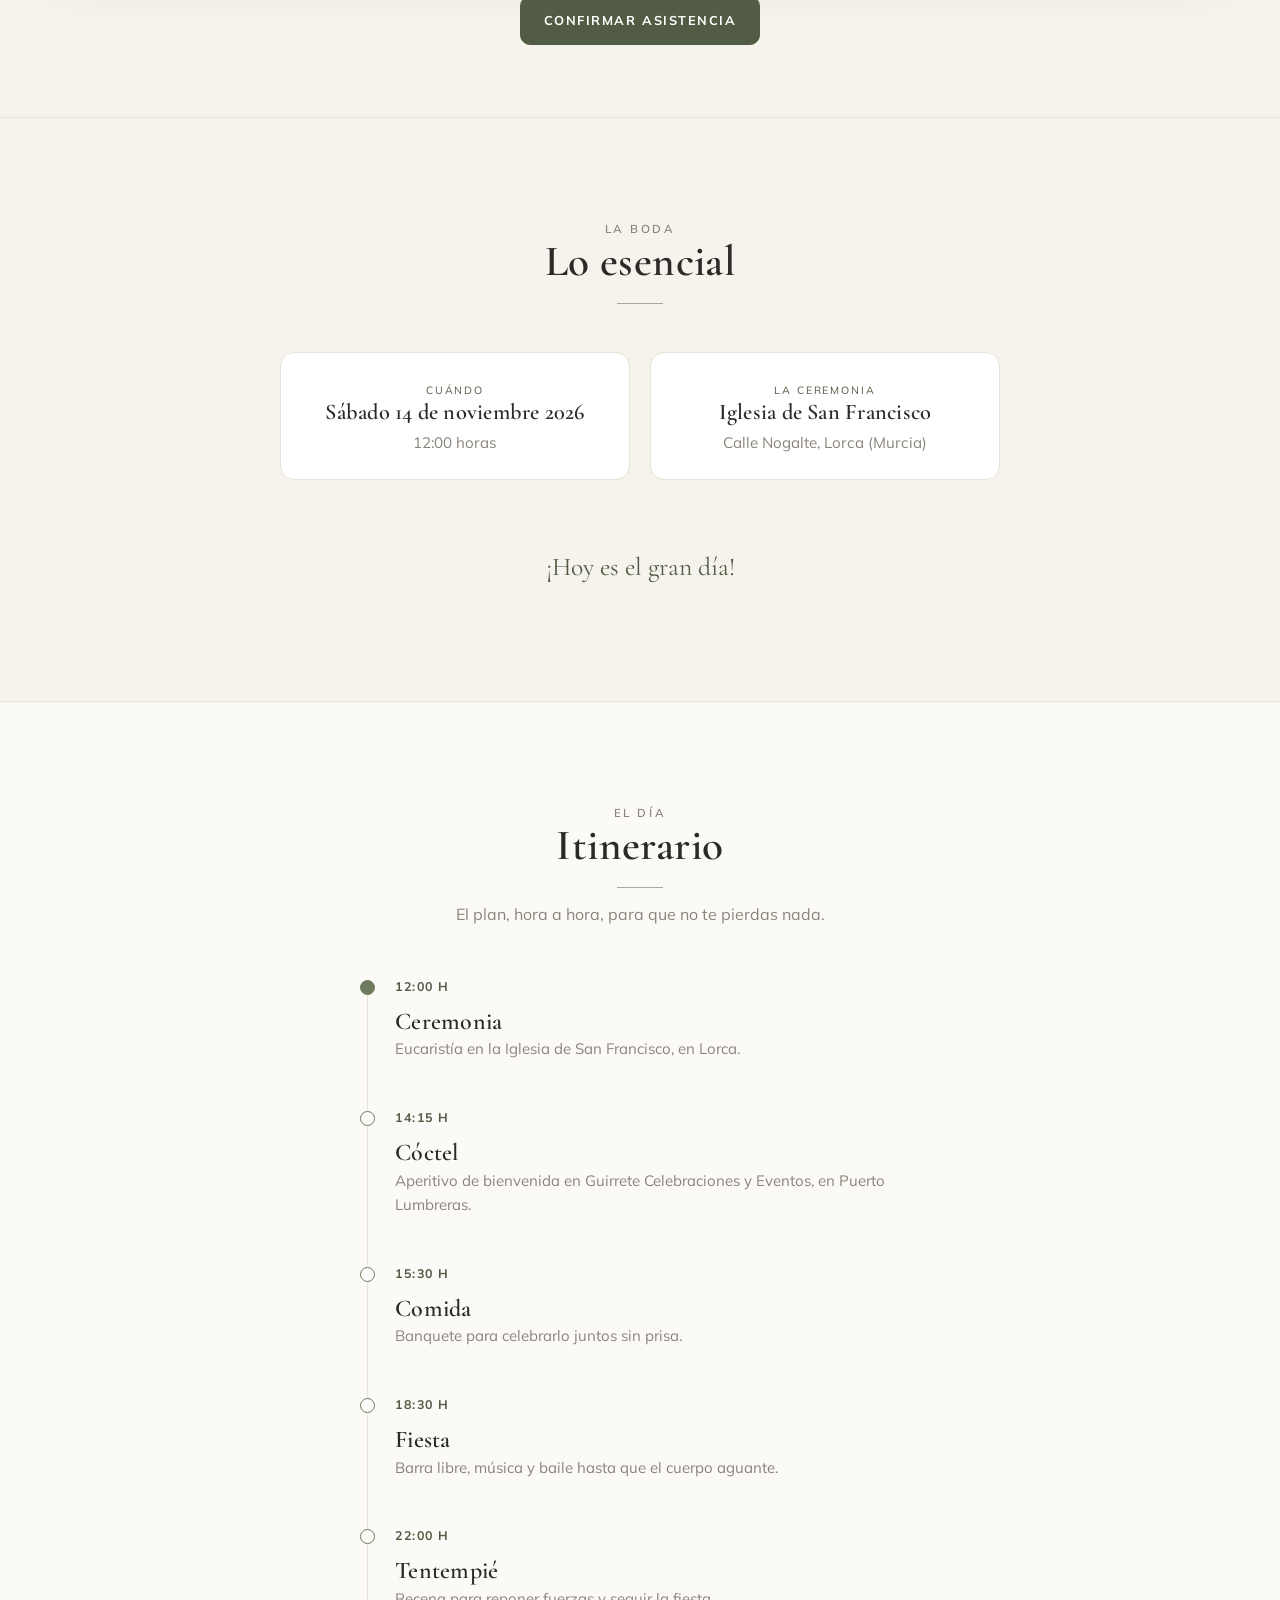
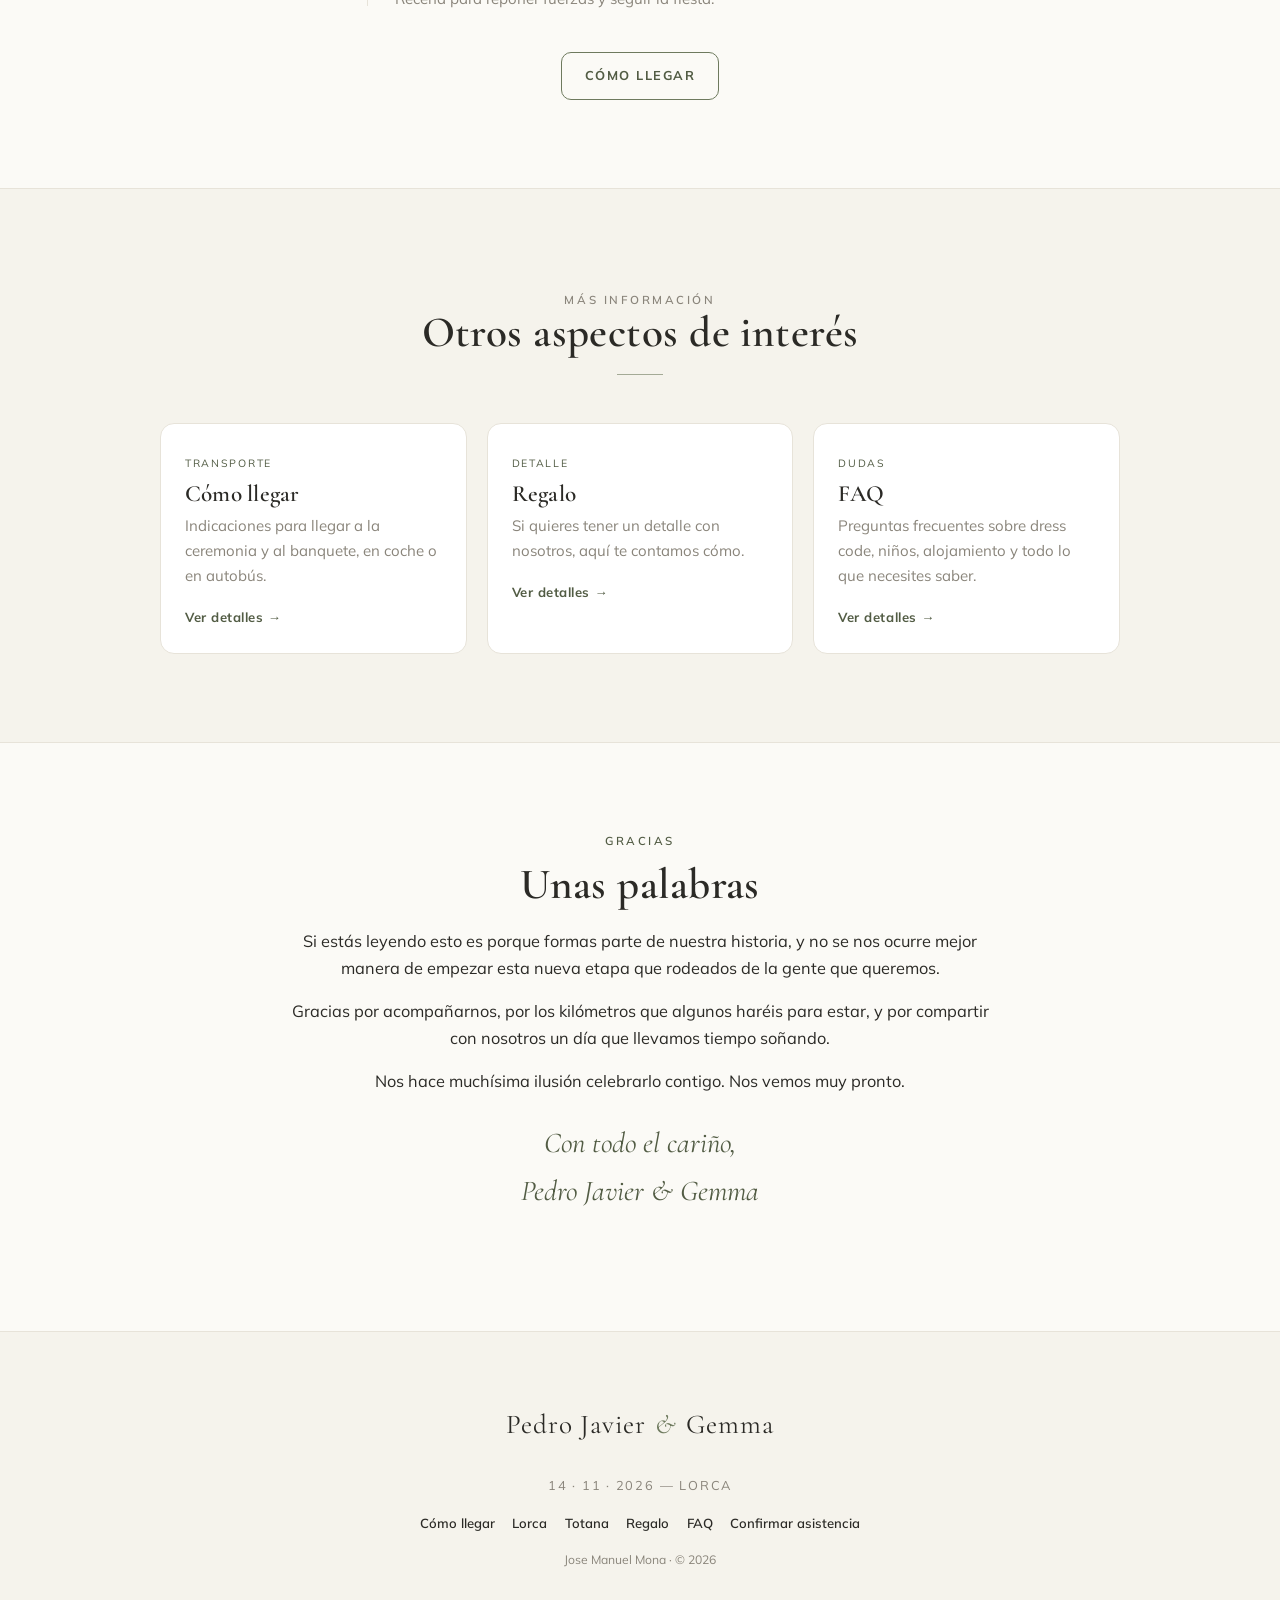
==== commit 596f2940: "Add background music toggle functionality and styles" ====
--- a/index.html
+++ b/index.html
@@ -188,6 +188,18 @@
     </div>
   </footer>
 
+  <!-- ===== MÚSICA DE FONDO ===== -->
+  <audio id="bgMusic" src="audio/song.mp3" loop preload="auto"></audio>
+  <button class="music-toggle" id="musicToggle" aria-label="Activar música">
+    <svg class="music-icon music-icon--off" viewBox="0 0 24 24" fill="none" stroke="currentColor" stroke-width="1.8" stroke-linecap="round" stroke-linejoin="round">
+      <path d="M11 5L6 9H2v6h4l5 4V5z"/><line x1="23" y1="9" x2="17" y2="15"/><line x1="17" y1="9" x2="23" y2="15"/>
+    </svg>
+    <svg class="music-icon music-icon--on" viewBox="0 0 24 24" fill="none" stroke="currentColor" stroke-width="1.8" stroke-linecap="round" stroke-linejoin="round" style="display:none">
+      <path d="M11 5L6 9H2v6h4l5 4V5z"/><path d="M19.07 4.93a10 10 0 0 1 0 14.14"/><path d="M15.54 8.46a5 5 0 0 1 0 7.07"/>
+    </svg>
+  </button>
+
   <script src="js/main.js"></script>
+  <script src="js/song.js"></script>
 </body>
 </html>
--- a/css/estilos.css
+++ b/css/estilos.css
@@ -333,6 +333,20 @@
 }
 
 /* =========================================================
+   BOTÓN MÚSICA
+   ========================================================= */
+.music-toggle {
+  position: fixed; bottom: 1.25rem; right: 1.25rem; z-index: 900;
+  width: 44px; height: 44px; border-radius: 50%;
+  background: var(--card); border: 1px solid var(--line);
+  box-shadow: 0 4px 14px rgba(43,42,38,0.15);
+  cursor: pointer; display: flex; align-items: center; justify-content: center;
+  transition: transform 0.18s ease, box-shadow 0.18s ease;
+}
+.music-toggle:hover { transform: scale(1.08); box-shadow: 0 6px 20px rgba(43,42,38,0.22); }
+.music-icon { width: 20px; height: 20px; color: var(--ink); }
+
+/* =========================================================
    FORMULARIO DE ASISTENCIA  (compartido con rsvp.js)
    ========================================================= */
 .form-wrap { max-width: 640px; margin: 0 auto; }
